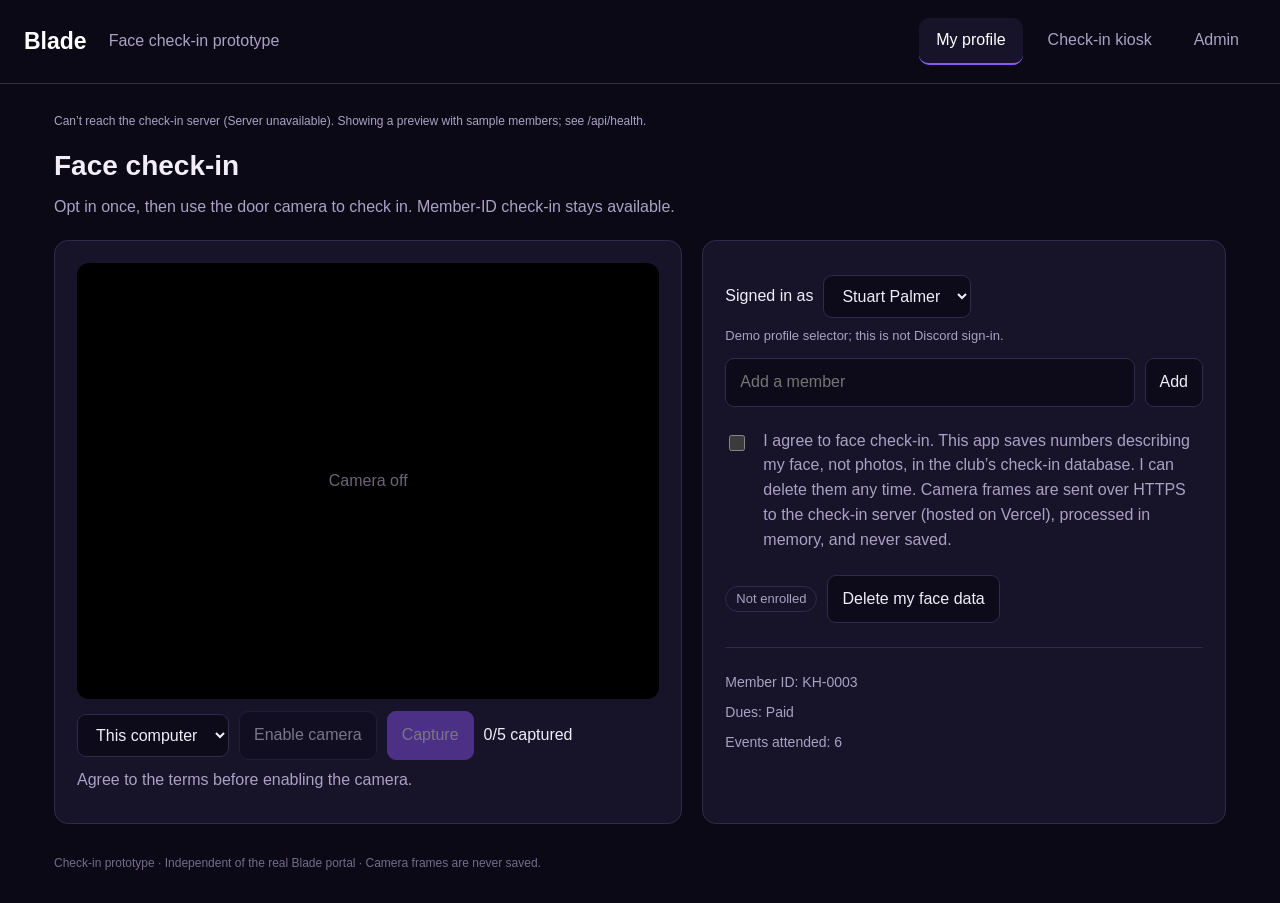
==== public/index.html @ 7250946b "Run the check-in app on Vercel with Neon Vercel returned 404 because it found no web app to run: ser" ====
<!doctype html><html lang="en"><head><meta charset="utf-8"><meta name="viewport" content="width=device-width,initial-scale=1"><title>Blade — Face check-in</title><link rel="stylesheet" href="app.css"></head><body><header><a class="brand" href="#profile">Blade</a><span class="tagline">Face check-in prototype</span><nav aria-label="Main navigation"><a href="#profile">My profile</a><a href="#kiosk">Check-in kiosk</a><a href="#admin">Admin</a></nav></header><main><div id="connection" class="connection" role="status">Connecting to the check-in server…</div><section id="profile" class="view"><h1>Face check-in</h1><p class="intro">Opt in once, then use the door camera to check in. Member-ID check-in stays available.</p><div class="profile-grid"><article class="card camera-card"><div class="camera-wrap"><video id="profile-video" playsinline muted></video><img id="profile-remote" alt="Paired iPhone enrollment preview" hidden><span class="camera-placeholder" id="profile-placeholder">Camera off</span></div><div class="controls"><select id="profile-source" aria-label="Enrollment camera"><option value="computer">This computer</option></select><button id="profile-start">Enable camera</button><button class="primary" id="capture" disabled>Capture</button><span id="capture-count">0/5 captured</span></div><p id="profile-message" class="muted" role="status">Agree to the terms before enabling the camera.</p></article><article class="card"><div class="controls"><label for="member">Signed in as</label><select id="member"></select></div><p class="small muted">Demo profile selector; this is not Discord sign-in.</p><form id="add-form" class="controls"><input id="new-member" aria-label="New member name" placeholder="Add a member" maxlength="80" required><button>Add</button></form><label class="consent"><input type="checkbox" id="consent"><span>I agree to face check-in. This app saves numbers describing my face, not photos, in the club’s check-in database. I can delete them any time. Camera frames are sent over HTTPS to the check-in server (hosted on Vercel), processed in memory, and never saved.</span></label><div class="controls"><span id="enrollment" class="pill">Not enrolled</span><button id="delete-my-face">Delete my face data</button></div><div class="profile-summary"><p id="profile-id"></p><p id="profile-dues"></p><p id="profile-events"></p></div><div id="profile-feedback" class="feedback" role="status"></div></article></div></section><section id="kiosk" class="view" hidden><h1>Check-in kiosk</h1><p class="intro">Only members who opted in and captured five samples can be recognized.</p><article class="card"><div class="camera-wrap kiosk-camera" id="kiosk-wrap"><video id="kiosk-video" playsinline muted hidden></video><img id="remote-preview" alt="Paired iPhone camera preview" hidden><div id="kiosk-result" class="result-overlay"><span id="kiosk-symbol">—</span><p id="kiosk-result-label">Ready for check-in</p></div></div><div class="controls"><label for="source">Camera</label><select id="source"><option value="computer">This computer</option><option value="phone">Paired iPhone</option></select><button id="kiosk-start" class="primary">Start kiosk</button><button id="kiosk-stop" disabled>Stop</button><a href="guest.html" target="_blank" rel="noopener">Attendee screen ↗</a></div><div class="controls options"><label for="threshold">Match strictness</label><input id="threshold" type="range" min="0.10" max="0.60" step="0.01" value="0.30"><output id="threshold-value">0.30</output><label><input id="liveness" type="checkbox"> Require liveness</label><label><input id="hide-preview" type="checkbox"> Hide camera preview</label></div><p class="small muted">Lower distance is stricter. Liveness uses DeepFace’s anti-spoofing model; it is not a guarantee against impersonation.</p><p id="kiosk-message" class="feedback" role="status">Start the kiosk to begin recognition.</p><div class="divider"></div><div class="controls"><label for="event">Event</label><select id="event"></select></div><form id="manual-form" class="controls"><label for="manual-id">QR / member-ID option</label><input id="manual-id" placeholder="KH-0003 or member ID" required><button>Check in</button><button type="button" id="scan-qr">Scan QR</button></form><p id="manual-message" class="small muted" role="status">Typed member IDs work without face enrollment. QR scanning uses browser support when available.</p></article></section><section id="admin" class="view" hidden><div class="heading-row"><h1>Live check-ins</h1><a href="guest.html" target="_blank" rel="noopener">Open attendee screen ↗</a></div><article class="card live-card" aria-live="polite"><span id="admin-symbol" class="result-icon">—</span><div><h2 id="admin-title">Waiting for a face</h2><p id="admin-member-id"></p><p id="admin-dues"></p><p id="admin-method" class="muted small"></p><p id="admin-error" class="error small"></p></div></article><h2 class="section-title">Members</h2><p class="muted narrow">Manage dues, attendance, and face check-in. Initial event counts are sample history; new check-ins are saved in the check-in database.</p><article class="card table-card"><div class="table-scroll"><table><thead><tr><th>Name</th><th>Member ID</th><th>Dues</th><th>Events attended</th><th>Face check-in</th><th><span class="sr-only">Actions</span></th></tr></thead><tbody id="members-table"></tbody></table></div></article><h2 class="section-title">Recent check-ins</h2><article class="card"><div id="recent" class="recent"></div></article><button id="reset" class="danger reset">Reset attendance</button><p class="small muted">Reset clears recorded attendance and recent results; it preserves members and enrolled faces.</p></section><footer>Check-in prototype · Independent of the real Blade portal · Camera frames are never saved.</footer></main><script src="app.js"></script></body></html>
---- public/app.css ----
:root{color-scheme:dark;--bg:#0c0916;--panel:#171329;--border:#33284e;--text:#f1eef9;--muted:#aaa2c5;--accent:#8b55f7;--green:#24d7ad;--red:#ff6a7b}*{box-sizing:border-box}body{margin:0;background:var(--bg);color:var(--text);font:16px/1.55 Arial,sans-serif}header{display:flex;align-items:center;gap:22px;padding:18px 24px;border-bottom:1px solid var(--border)}a{color:var(--muted);text-decoration:none}a:hover{color:white}.brand{font-size:23px;font-weight:750;color:white}.tagline{color:var(--muted)}nav{display:flex;gap:8px;margin-left:auto}nav a{padding:10px 17px;border-radius:10px}nav a.active{background:var(--panel);color:white;border-bottom:2px solid var(--accent)}main{max-width:1220px;margin:28px auto;padding:0 24px}h1{font-size:28px;line-height:1.3;margin:0 0 10px}h2{font-size:22px;margin:0 0 3px}p{margin:8px 0}.intro{max-width:740px;color:var(--muted);margin-bottom:20px}.connection{font-size:12px;color:var(--muted);margin-bottom:18px}.card{background:var(--panel);border:1px solid var(--border);border-radius:14px;padding:22px}.profile-grid{display:grid;grid-template-columns:1.2fr 1fr;gap:20px}.camera-wrap{position:relative;aspect-ratio:4/3;background:#000;border-radius:12px;overflow:hidden;display:grid;place-items:center}.camera-wrap video,.camera-wrap img{width:100%;height:100%;object-fit:contain}.camera-placeholder{position:absolute;color:#6b6478}.controls{display:flex;align-items:center;gap:10px;flex-wrap:wrap;margin-top:12px}button,input,select{font:inherit}button,select,input[type=text],input:not([type]){border:1px solid var(--border);border-radius:9px;padding:11px 14px;background:#0d0a19;color:var(--text)}button{cursor:pointer;transition:background .15s}button:hover{background:#29213d}button.primary{background:var(--accent);border-color:var(--accent)}button:disabled{opacity:.45;cursor:not-allowed}.danger{color:#ffa6b1}input:focus-visible,button:focus-visible,a:focus-visible,select:focus-visible{outline:2px solid #b28aff;outline-offset:3px}input[type=checkbox]{accent-color:var(--accent);width:16px;height:16px;margin-right:6px}input[type=range]{accent-color:#a884fa;width:150px}#new-member{min-width:130px;flex:1}select{max-width:100%}.consent{display:flex;gap:12px;align-items:flex-start;color:var(--muted);margin:22px 0}.consent input{flex:none;margin-top:6px}.pill{display:inline-block;border:1px solid var(--border);border-radius:25px;padding:2px 10px;font-size:13px;color:var(--muted)}.pill.green{border-color:#176e61;color:var(--green)}.pill.red{border-color:#773547;color:var(--red)}.small{font-size:13px}.muted{color:var(--muted)}.error{color:var(--red)}.feedback{min-height:24px;margin-top:12px;color:var(--muted)}.profile-summary{margin-top:24px;border-top:1px solid var(--border);padding-top:16px;color:var(--muted);font-size:14px}.kiosk-camera{aspect-ratio:16/10}.result-overlay{position:absolute;inset:0;display:flex;align-items:center;justify-content:center;flex-direction:column;background:#0005}.result-overlay span{font-size:100px;font-weight:bold;line-height:1.1}.result-overlay p{color:white}.kiosk-camera.preview-hidden video,.kiosk-camera.preview-hidden img{visibility:hidden}.options{margin-top:18px}.divider{border-top:1px solid var(--border);margin:18px 0}.heading-row{display:flex;justify-content:space-between;align-items:center;gap:16px}.live-card{display:flex;align-items:center;gap:20px;min-height:145px}.result-icon{display:grid;place-items:center;width:80px;height:80px;border-radius:13px;background:#213339;border:1px solid var(--border);font-size:48px;flex:none}.live-card p{margin:0}.section-title{margin-top:28px;margin-bottom:8px}.narrow{max-width:670px;margin-bottom:18px}.table-card{padding:16px}.table-scroll{overflow:auto}table{border-collapse:collapse;width:100%;font-size:14px;white-space:nowrap}th{text-align:left;color:var(--muted);font-size:13px}th,td{padding:12px 9px;border-bottom:1px solid var(--border)}td button{padding:6px 12px;font-size:13px}.recent{max-height:250px;overflow:auto;color:var(--muted);font-size:14px}.log{padding:12px 0;border-bottom:1px solid var(--border)}.reset{margin-top:12px}footer{color:#746c8b;font-size:12px;margin:30px 0}[hidden]{display:none!important}.sr-only{position:absolute;width:1px;height:1px;overflow:hidden;clip:rect(0,0,0,0)}@media(max-width:760px){header{flex-wrap:wrap;padding:14px 16px;gap:12px}.tagline{font-size:13px}nav{width:100%;margin-left:0;justify-content:space-between}nav a{padding:8px}.profile-grid{grid-template-columns:1fr}main{padding:0 16px}.card{padding:16px}h1{font-size:25px}.heading-row{align-items:flex-start;flex-direction:column}.result-overlay span{font-size:75px}}
#kiosk,#admin{max-width:980px;margin-inline:auto}
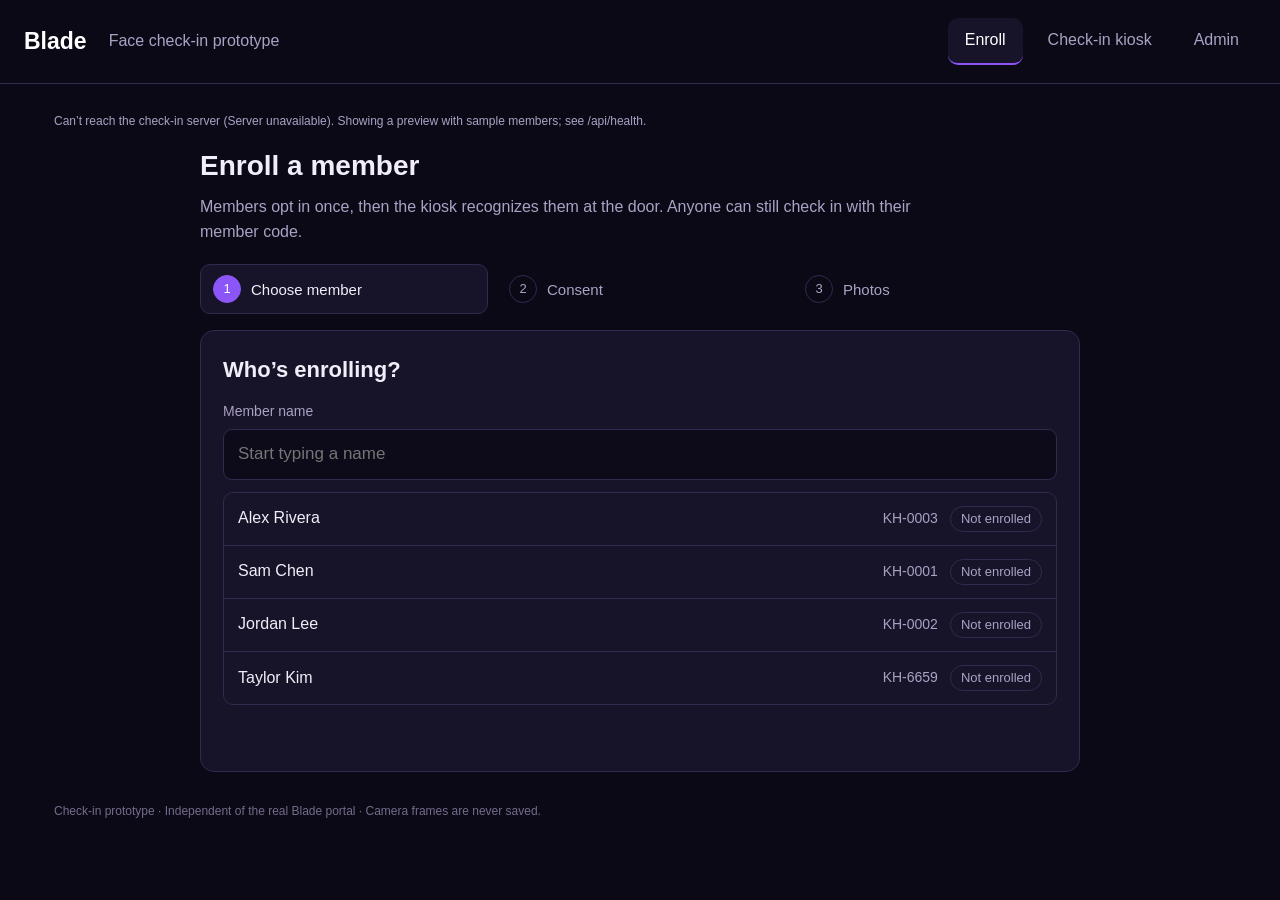
==== commit 0f7abd0f: "Simpler enrollment, member removal, and event creation - Replace the "My profile" page with a guided" ====
--- a/public/index.html
+++ b/public/index.html
@@ -1 +1,208 @@
-<!doctype html><html lang="en"><head><meta charset="utf-8"><meta name="viewport" content="width=device-width,initial-scale=1"><title>Blade — Face check-in</title><link rel="stylesheet" href="app.css"></head><body><header><a class="brand" href="#profile">Blade</a><span class="tagline">Face check-in prototype</span><nav aria-label="Main navigation"><a href="#profile">My profile</a><a href="#kiosk">Check-in kiosk</a><a href="#admin">Admin</a></nav></header><main><div id="connection" class="connection" role="status">Connecting to the check-in server…</div><section id="profile" class="view"><h1>Face check-in</h1><p class="intro">Opt in once, then use the door camera to check in. Member-ID check-in stays available.</p><div class="profile-grid"><article class="card camera-card"><div class="camera-wrap"><video id="profile-video" playsinline muted></video><img id="profile-remote" alt="Paired iPhone enrollment preview" hidden><span class="camera-placeholder" id="profile-placeholder">Camera off</span></div><div class="controls"><select id="profile-source" aria-label="Enrollment camera"><option value="computer">This computer</option></select><button id="profile-start">Enable camera</button><button class="primary" id="capture" disabled>Capture</button><span id="capture-count">0/5 captured</span></div><p id="profile-message" class="muted" role="status">Agree to the terms before enabling the camera.</p></article><article class="card"><div class="controls"><label for="member">Signed in as</label><select id="member"></select></div><p class="small muted">Demo profile selector; this is not Discord sign-in.</p><form id="add-form" class="controls"><input id="new-member" aria-label="New member name" placeholder="Add a member" maxlength="80" required><button>Add</button></form><label class="consent"><input type="checkbox" id="consent"><span>I agree to face check-in. This app saves numbers describing my face, not photos, in the club’s check-in database. I can delete them any time. Camera frames are sent over HTTPS to the check-in server (hosted on Vercel), processed in memory, and never saved.</span></label><div class="controls"><span id="enrollment" class="pill">Not enrolled</span><button id="delete-my-face">Delete my face data</button></div><div class="profile-summary"><p id="profile-id"></p><p id="profile-dues"></p><p id="profile-events"></p></div><div id="profile-feedback" class="feedback" role="status"></div></article></div></section><section id="kiosk" class="view" hidden><h1>Check-in kiosk</h1><p class="intro">Only members who opted in and captured five samples can be recognized.</p><article class="card"><div class="camera-wrap kiosk-camera" id="kiosk-wrap"><video id="kiosk-video" playsinline muted hidden></video><img id="remote-preview" alt="Paired iPhone camera preview" hidden><div id="kiosk-result" class="result-overlay"><span id="kiosk-symbol">—</span><p id="kiosk-result-label">Ready for check-in</p></div></div><div class="controls"><label for="source">Camera</label><select id="source"><option value="computer">This computer</option><option value="phone">Paired iPhone</option></select><button id="kiosk-start" class="primary">Start kiosk</button><button id="kiosk-stop" disabled>Stop</button><a href="guest.html" target="_blank" rel="noopener">Attendee screen ↗</a></div><div class="controls options"><label for="threshold">Match strictness</label><input id="threshold" type="range" min="0.10" max="0.60" step="0.01" value="0.30"><output id="threshold-value">0.30</output><label><input id="liveness" type="checkbox"> Require liveness</label><label><input id="hide-preview" type="checkbox"> Hide camera preview</label></div><p class="small muted">Lower distance is stricter. Liveness uses DeepFace’s anti-spoofing model; it is not a guarantee against impersonation.</p><p id="kiosk-message" class="feedback" role="status">Start the kiosk to begin recognition.</p><div class="divider"></div><div class="controls"><label for="event">Event</label><select id="event"></select></div><form id="manual-form" class="controls"><label for="manual-id">QR / member-ID option</label><input id="manual-id" placeholder="KH-0003 or member ID" required><button>Check in</button><button type="button" id="scan-qr">Scan QR</button></form><p id="manual-message" class="small muted" role="status">Typed member IDs work without face enrollment. QR scanning uses browser support when available.</p></article></section><section id="admin" class="view" hidden><div class="heading-row"><h1>Live check-ins</h1><a href="guest.html" target="_blank" rel="noopener">Open attendee screen ↗</a></div><article class="card live-card" aria-live="polite"><span id="admin-symbol" class="result-icon">—</span><div><h2 id="admin-title">Waiting for a face</h2><p id="admin-member-id"></p><p id="admin-dues"></p><p id="admin-method" class="muted small"></p><p id="admin-error" class="error small"></p></div></article><h2 class="section-title">Members</h2><p class="muted narrow">Manage dues, attendance, and face check-in. Initial event counts are sample history; new check-ins are saved in the check-in database.</p><article class="card table-card"><div class="table-scroll"><table><thead><tr><th>Name</th><th>Member ID</th><th>Dues</th><th>Events attended</th><th>Face check-in</th><th><span class="sr-only">Actions</span></th></tr></thead><tbody id="members-table"></tbody></table></div></article><h2 class="section-title">Recent check-ins</h2><article class="card"><div id="recent" class="recent"></div></article><button id="reset" class="danger reset">Reset attendance</button><p class="small muted">Reset clears recorded attendance and recent results; it preserves members and enrolled faces.</p></section><footer>Check-in prototype · Independent of the real Blade portal · Camera frames are never saved.</footer></main><script src="app.js"></script></body></html>
+<!doctype html>
+<html lang="en">
+<head>
+<meta charset="utf-8">
+<meta name="viewport" content="width=device-width,initial-scale=1">
+<title>Blade — Face check-in</title>
+<link rel="stylesheet" href="app.css">
+</head>
+<body>
+<header>
+  <a class="brand" href="#enroll">Blade</a>
+  <span class="tagline">Face check-in prototype</span>
+  <nav aria-label="Main navigation">
+    <a href="#enroll">Enroll</a>
+    <a href="#kiosk">Check-in kiosk</a>
+    <a href="#admin">Admin</a>
+  </nav>
+</header>
+<main>
+  <div id="connection" class="connection" role="status">Connecting to the check-in server…</div>
+
+  <section id="enroll" class="view">
+    <h1>Enroll a member</h1>
+    <p class="intro">Members opt in once, then the kiosk recognizes them at the door. Anyone can still check in with their member code.</p>
+
+    <ol class="steps" aria-label="Enrollment steps">
+      <li id="step-label-choose">Choose member</li>
+      <li id="step-label-consent">Consent</li>
+      <li id="step-label-photos">Photos</li>
+    </ol>
+
+    <article class="card enroll-card" id="step-choose">
+      <h2 tabindex="-1">Who’s enrolling?</h2>
+      <label for="member-search" class="field-label">Member name</label>
+      <input id="member-search" type="text" autocomplete="off" placeholder="Start typing a name" maxlength="80">
+      <div id="member-results" class="member-results"></div>
+      <p id="choose-message" class="feedback" role="status"></p>
+    </article>
+
+    <article class="card enroll-card" id="step-consent" hidden>
+      <h2 tabindex="-1" id="consent-title">Ask the member to read this</h2>
+      <div class="consent-box">
+        <p>Face check-in lets the door camera recognize you, so you don’t have to sign in by hand.</p>
+        <ul>
+          <li>The app saves numbers that describe your face, not photos, in the club’s check-in database.</li>
+          <li>Camera frames go over HTTPS to the check-in server (hosted on Vercel), are processed in memory, and are never saved.</li>
+          <li>You can ask an organizer to delete your face data at any time. Your attendance history stays.</li>
+        </ul>
+      </div>
+      <div class="actions">
+        <button class="primary" id="consent-agree">I agree</button>
+        <button id="consent-cancel">Choose someone else</button>
+      </div>
+      <p id="consent-message" class="feedback" role="status"></p>
+    </article>
+
+    <article class="card enroll-card" id="step-enrolled" hidden>
+      <h2 tabindex="-1" id="enrolled-title">Already enrolled</h2>
+      <p id="enrolled-text" class="muted"></p>
+      <div class="actions">
+        <button class="primary" id="enrolled-more">Take more photos</button>
+        <button class="danger" id="enrolled-delete">Delete face data</button>
+        <button id="enrolled-back">Choose someone else</button>
+      </div>
+      <p id="enrolled-message" class="feedback" role="status"></p>
+    </article>
+
+    <article class="card enroll-card capture-step" id="step-capture" hidden>
+      <div class="camera-wrap">
+        <video id="enroll-video" playsinline muted></video>
+        <div class="face-guide" aria-hidden="true"></div>
+        <span class="camera-placeholder" id="enroll-placeholder">Starting camera…</span>
+      </div>
+      <div class="capture-panel">
+        <h2 tabindex="-1" id="capture-title">Photos</h2>
+        <ol class="shot-dots" id="shot-dots" aria-label="Photos taken"></ol>
+        <p class="shot-prompt" id="shot-prompt">Look straight at the camera</p>
+        <button class="primary big" id="capture" disabled>Take photo</button>
+        <p class="small muted">Or press the space bar.</p>
+        <p id="capture-message" class="feedback" role="status"></p>
+        <div class="capture-extra">
+          <button class="link-button" id="camera-retry" hidden>Try the camera again</button>
+          <button class="link-button" id="capture-back">Choose someone else</button>
+        </div>
+      </div>
+    </article>
+
+    <article class="card enroll-card done-step" id="step-done" hidden>
+      <span class="done-mark" aria-hidden="true">✓</span>
+      <h2 tabindex="-1" id="done-title">Enrolled</h2>
+      <p class="muted">They can check in at the kiosk now.</p>
+      <div class="actions">
+        <button class="primary" id="done-another">Enroll another member</button>
+        <a class="button-link" href="#kiosk">Go to the kiosk</a>
+      </div>
+    </article>
+  </section>
+
+  <section id="kiosk" class="view" hidden>
+    <h1>Check-in kiosk</h1>
+    <p class="intro">Only members who opted in and took five photos can be recognized.</p>
+    <article class="card">
+      <div class="camera-wrap kiosk-camera" id="kiosk-wrap">
+        <video id="kiosk-video" playsinline muted hidden></video>
+        <img id="remote-preview" alt="Paired iPhone camera preview" hidden>
+        <div id="kiosk-result" class="result-overlay">
+          <span id="kiosk-symbol">—</span>
+          <p id="kiosk-result-label">Ready for check-in</p>
+        </div>
+      </div>
+      <div class="controls">
+        <label for="source">Camera</label>
+        <select id="source">
+          <option value="computer">This computer</option>
+          <option value="phone">Paired iPhone</option>
+        </select>
+        <button id="kiosk-start" class="primary">Start kiosk</button>
+        <button id="kiosk-stop" disabled>Stop</button>
+        <a href="guest.html" target="_blank" rel="noopener">Attendee screen ↗</a>
+      </div>
+      <div class="controls options">
+        <label for="threshold">Match strictness</label>
+        <input id="threshold" type="range" min="0.10" max="0.60" step="0.01" value="0.30">
+        <output id="threshold-value">0.30</output>
+        <label><input id="liveness" type="checkbox"> Require liveness</label>
+        <label><input id="hide-preview" type="checkbox"> Hide camera preview</label>
+      </div>
+      <p class="small muted">Lower distance is stricter. Liveness uses DeepFace’s anti-spoofing model; it is not a guarantee against impersonation.</p>
+      <p id="kiosk-message" class="feedback" role="status">Start the kiosk to begin recognition.</p>
+      <div class="divider"></div>
+      <div class="controls">
+        <label for="event">Event</label>
+        <select id="event"></select>
+      </div>
+      <form id="manual-form" class="controls">
+        <label for="manual-id">QR / member-ID option</label>
+        <input id="manual-id" placeholder="KH-0003 or member ID" required>
+        <button>Check in</button>
+        <button type="button" id="scan-qr">Scan QR</button>
+      </form>
+      <p id="manual-message" class="small muted" role="status">Typed member IDs work without face enrollment. QR scanning uses browser support when available.</p>
+    </article>
+  </section>
+
+  <section id="admin" class="view" hidden>
+    <div class="heading-row">
+      <h1>Live check-ins</h1>
+      <a href="guest.html" target="_blank" rel="noopener">Open attendee screen ↗</a>
+    </div>
+    <article class="card live-card" aria-live="polite">
+      <span id="admin-symbol" class="result-icon">—</span>
+      <div>
+        <h2 id="admin-title">Waiting for a face</h2>
+        <p id="admin-member-id"></p>
+        <p id="admin-dues"></p>
+        <p id="admin-method" class="muted small"></p>
+        <p id="admin-error" class="error small"></p>
+      </div>
+    </article>
+
+    <h2 class="section-title">Members</h2>
+    <p class="muted narrow">Manage dues, attendance, and face check-in. Initial event counts are sample history; new check-ins are saved in the check-in database.</p>
+    <article class="card table-card">
+      <div class="table-scroll">
+        <table>
+          <thead><tr><th>Name</th><th>Member ID</th><th>Dues</th><th>Events attended</th><th>Face check-in</th><th><span class="sr-only">Actions</span></th></tr></thead>
+          <tbody id="members-table"></tbody>
+        </table>
+      </div>
+    </article>
+
+    <h2 class="section-title">Events</h2>
+    <p class="muted narrow">Events appear in the kiosk’s event list. You can delete an event until someone checks in to it.</p>
+    <article class="card table-card">
+      <div class="table-scroll">
+        <table>
+          <thead><tr><th>Event</th><th>Date</th><th>Location</th><th>Points</th><th>Who can check in</th><th>Check-ins</th><th><span class="sr-only">Actions</span></th></tr></thead>
+          <tbody id="events-table"></tbody>
+        </table>
+      </div>
+      <form id="event-form" class="event-form">
+        <h3>New event</h3>
+        <div class="event-fields">
+          <label class="field wide">Name<input id="event-name" required maxlength="100"></label>
+          <label class="field">Date<input id="event-date" type="date" required></label>
+          <label class="field">Start time<input id="event-time" type="time"></label>
+          <label class="field">Location<input id="event-location" maxlength="80"></label>
+          <label class="field narrow-field">Points<input id="event-points" type="number" min="0" max="1000" step="1" value="10" required></label>
+        </div>
+        <div class="controls">
+          <label><input id="event-dues" type="checkbox"> Paid members only</label>
+          <button class="primary">Create event</button>
+        </div>
+        <p id="event-message" class="feedback" role="status"></p>
+      </form>
+    </article>
+
+    <h2 class="section-title">Recent check-ins</h2>
+    <article class="card"><div id="recent" class="recent"></div></article>
+    <button id="reset" class="danger reset">Reset attendance</button>
+    <p class="small muted">Reset clears recorded attendance and recent results; it preserves members and enrolled faces.</p>
+  </section>
+
+  <footer>Check-in prototype · Independent of the real Blade portal · Camera frames are never saved.</footer>
+</main>
+<script src="app.js"></script>
+</body>
+</html>
--- a/public/app.css
+++ b/public/app.css
@@ -1,2 +1,62 @@
-:root{color-scheme:dark;--bg:#0c0916;--panel:#171329;--border:#33284e;--text:#f1eef9;--muted:#aaa2c5;--accent:#8b55f7;--green:#24d7ad;--red:#ff6a7b}*{box-sizing:border-box}body{margin:0;background:var(--bg);color:var(--text);font:16px/1.55 Arial,sans-serif}header{display:flex;align-items:center;gap:22px;padding:18px 24px;border-bottom:1px solid var(--border)}a{color:var(--muted);text-decoration:none}a:hover{color:white}.brand{font-size:23px;font-weight:750;color:white}.tagline{color:var(--muted)}nav{display:flex;gap:8px;margin-left:auto}nav a{padding:10px 17px;border-radius:10px}nav a.active{background:var(--panel);color:white;border-bottom:2px solid var(--accent)}main{max-width:1220px;margin:28px auto;padding:0 24px}h1{font-size:28px;line-height:1.3;margin:0 0 10px}h2{font-size:22px;margin:0 0 3px}p{margin:8px 0}.intro{max-width:740px;color:var(--muted);margin-bottom:20px}.connection{font-size:12px;color:var(--muted);margin-bottom:18px}.card{background:var(--panel);border:1px solid var(--border);border-radius:14px;padding:22px}.profile-grid{display:grid;grid-template-columns:1.2fr 1fr;gap:20px}.camera-wrap{position:relative;aspect-ratio:4/3;background:#000;border-radius:12px;overflow:hidden;display:grid;place-items:center}.camera-wrap video,.camera-wrap img{width:100%;height:100%;object-fit:contain}.camera-placeholder{position:absolute;color:#6b6478}.controls{display:flex;align-items:center;gap:10px;flex-wrap:wrap;margin-top:12px}button,input,select{font:inherit}button,select,input[type=text],input:not([type]){border:1px solid var(--border);border-radius:9px;padding:11px 14px;background:#0d0a19;color:var(--text)}button{cursor:pointer;transition:background .15s}button:hover{background:#29213d}button.primary{background:var(--accent);border-color:var(--accent)}button:disabled{opacity:.45;cursor:not-allowed}.danger{color:#ffa6b1}input:focus-visible,button:focus-visible,a:focus-visible,select:focus-visible{outline:2px solid #b28aff;outline-offset:3px}input[type=checkbox]{accent-color:var(--accent);width:16px;height:16px;margin-right:6px}input[type=range]{accent-color:#a884fa;width:150px}#new-member{min-width:130px;flex:1}select{max-width:100%}.consent{display:flex;gap:12px;align-items:flex-start;color:var(--muted);margin:22px 0}.consent input{flex:none;margin-top:6px}.pill{display:inline-block;border:1px solid var(--border);border-radius:25px;padding:2px 10px;font-size:13px;color:var(--muted)}.pill.green{border-color:#176e61;color:var(--green)}.pill.red{border-color:#773547;color:var(--red)}.small{font-size:13px}.muted{color:var(--muted)}.error{color:var(--red)}.feedback{min-height:24px;margin-top:12px;color:var(--muted)}.profile-summary{margin-top:24px;border-top:1px solid var(--border);padding-top:16px;color:var(--muted);font-size:14px}.kiosk-camera{aspect-ratio:16/10}.result-overlay{position:absolute;inset:0;display:flex;align-items:center;justify-content:center;flex-direction:column;background:#0005}.result-overlay span{font-size:100px;font-weight:bold;line-height:1.1}.result-overlay p{color:white}.kiosk-camera.preview-hidden video,.kiosk-camera.preview-hidden img{visibility:hidden}.options{margin-top:18px}.divider{border-top:1px solid var(--border);margin:18px 0}.heading-row{display:flex;justify-content:space-between;align-items:center;gap:16px}.live-card{display:flex;align-items:center;gap:20px;min-height:145px}.result-icon{display:grid;place-items:center;width:80px;height:80px;border-radius:13px;background:#213339;border:1px solid var(--border);font-size:48px;flex:none}.live-card p{margin:0}.section-title{margin-top:28px;margin-bottom:8px}.narrow{max-width:670px;margin-bottom:18px}.table-card{padding:16px}.table-scroll{overflow:auto}table{border-collapse:collapse;width:100%;font-size:14px;white-space:nowrap}th{text-align:left;color:var(--muted);font-size:13px}th,td{padding:12px 9px;border-bottom:1px solid var(--border)}td button{padding:6px 12px;font-size:13px}.recent{max-height:250px;overflow:auto;color:var(--muted);font-size:14px}.log{padding:12px 0;border-bottom:1px solid var(--border)}.reset{margin-top:12px}footer{color:#746c8b;font-size:12px;margin:30px 0}[hidden]{display:none!important}.sr-only{position:absolute;width:1px;height:1px;overflow:hidden;clip:rect(0,0,0,0)}@media(max-width:760px){header{flex-wrap:wrap;padding:14px 16px;gap:12px}.tagline{font-size:13px}nav{width:100%;margin-left:0;justify-content:space-between}nav a{padding:8px}.profile-grid{grid-template-columns:1fr}main{padding:0 16px}.card{padding:16px}h1{font-size:25px}.heading-row{align-items:flex-start;flex-direction:column}.result-overlay span{font-size:75px}}
+:root{color-scheme:dark;--bg:#0c0916;--panel:#171329;--border:#33284e;--text:#f1eef9;--muted:#aaa2c5;--accent:#8b55f7;--green:#24d7ad;--red:#ff6a7b}*{box-sizing:border-box}body{margin:0;background:var(--bg);color:var(--text);font:16px/1.55 Arial,sans-serif}header{display:flex;align-items:center;gap:22px;padding:18px 24px;border-bottom:1px solid var(--border)}a{color:var(--muted);text-decoration:none}a:hover{color:white}.brand{font-size:23px;font-weight:750;color:white}.tagline{color:var(--muted)}nav{display:flex;gap:8px;margin-left:auto}nav a{padding:10px 17px;border-radius:10px}nav a.active{background:var(--panel);color:white;border-bottom:2px solid var(--accent)}main{max-width:1220px;margin:28px auto;padding:0 24px}h1{font-size:28px;line-height:1.3;margin:0 0 10px}h2{font-size:22px;margin:0 0 3px}p{margin:8px 0}.intro{max-width:740px;color:var(--muted);margin-bottom:20px}.connection{font-size:12px;color:var(--muted);margin-bottom:18px}.card{background:var(--panel);border:1px solid var(--border);border-radius:14px;padding:22px}.camera-wrap{position:relative;aspect-ratio:4/3;background:#000;border-radius:12px;overflow:hidden;display:grid;place-items:center}.camera-wrap video,.camera-wrap img{width:100%;height:100%;object-fit:contain}.camera-placeholder{position:absolute;color:#6b6478}.controls{display:flex;align-items:center;gap:10px;flex-wrap:wrap;margin-top:12px}button,input,select{font:inherit}button,select,input[type=text],input[type=date],input[type=time],input[type=number],input:not([type]){border:1px solid var(--border);border-radius:9px;padding:11px 14px;background:#0d0a19;color:var(--text)}button{cursor:pointer;transition:background .15s}button:hover{background:#29213d}button.primary{background:var(--accent);border-color:var(--accent)}button:disabled{opacity:.45;cursor:not-allowed}.danger{color:#ffa6b1}input:focus-visible,button:focus-visible,a:focus-visible,select:focus-visible{outline:2px solid #b28aff;outline-offset:3px}input[type=checkbox]{accent-color:var(--accent);width:16px;height:16px;margin-right:6px}input[type=range]{accent-color:#a884fa;width:150px}select{max-width:100%}.pill{display:inline-block;border:1px solid var(--border);border-radius:25px;padding:2px 10px;font-size:13px;color:var(--muted)}.pill.green{border-color:#176e61;color:var(--green)}.pill.red{border-color:#773547;color:var(--red)}.small{font-size:13px}.muted{color:var(--muted)}.error{color:var(--red)}.feedback{min-height:24px;margin-top:12px;color:var(--muted)}.kiosk-camera{aspect-ratio:16/10}.result-overlay{position:absolute;inset:0;display:flex;align-items:center;justify-content:center;flex-direction:column;background:#0005}.result-overlay span{font-size:100px;font-weight:bold;line-height:1.1}.result-overlay p{color:white}.kiosk-camera.preview-hidden video,.kiosk-camera.preview-hidden img{visibility:hidden}.options{margin-top:18px}.divider{border-top:1px solid var(--border);margin:18px 0}.heading-row{display:flex;justify-content:space-between;align-items:center;gap:16px}.live-card{display:flex;align-items:center;gap:20px;min-height:145px}.result-icon{display:grid;place-items:center;width:80px;height:80px;border-radius:13px;background:#213339;border:1px solid var(--border);font-size:48px;flex:none}.live-card p{margin:0}.section-title{margin-top:28px;margin-bottom:8px}.narrow{max-width:670px;margin-bottom:18px}.table-card{padding:16px}.table-scroll{overflow:auto}table{border-collapse:collapse;width:100%;font-size:14px;white-space:nowrap}th{text-align:left;color:var(--muted);font-size:13px}th,td{padding:12px 9px;border-bottom:1px solid var(--border)}td button{padding:6px 12px;font-size:13px}.recent{max-height:250px;overflow:auto;color:var(--muted);font-size:14px}.log{padding:12px 0;border-bottom:1px solid var(--border)}.reset{margin-top:12px}footer{color:#746c8b;font-size:12px;margin:30px 0}[hidden]{display:none!important}.sr-only{position:absolute;width:1px;height:1px;overflow:hidden;clip:rect(0,0,0,0)}@media(max-width:760px){header{flex-wrap:wrap;padding:14px 16px;gap:12px}.tagline{font-size:13px}nav{width:100%;margin-left:0;justify-content:space-between}nav a{padding:8px}main{padding:0 16px}.card{padding:16px}h1{font-size:25px}.heading-row{align-items:flex-start;flex-direction:column}.result-overlay span{font-size:75px}}
 #kiosk,#admin{max-width:980px;margin-inline:auto}
+#enroll{max-width:880px;margin-inline:auto}
+
+/* ---------- Enroll: three steps, one card at a time ---------- */
+.steps{display:flex;gap:8px;list-style:none;padding:0;margin:0 0 16px;counter-reset:step}
+.steps li{counter-increment:step;flex:1;display:flex;align-items:center;gap:10px;padding:10px 12px;border:1px solid transparent;border-radius:10px;color:var(--muted);font-size:15px}
+.steps li::before{content:counter(step);display:grid;place-items:center;flex:none;width:26px;height:26px;border:1px solid var(--border);border-radius:50%;font-size:13px}
+.steps li[aria-current=step]{color:var(--text);background:var(--panel);border-color:var(--border)}
+.steps li[aria-current=step]::before{background:var(--accent);border-color:var(--accent);color:white}
+.steps li.done{color:var(--text)}
+.steps li.done::before{content:"✓";color:var(--green);border-color:#176e61}
+.enroll-card h2{margin-bottom:14px}
+.enroll-card h2:focus{outline:none}
+.field-label{display:block;margin-bottom:6px;color:var(--muted);font-size:14px}
+#member-search{width:100%;font-size:17px}
+.member-results{margin-top:12px;max-height:340px;overflow:auto;border:1px solid var(--border);border-radius:10px}
+.member-results:empty{display:none}
+.member-results .empty{margin:0;padding:14px;color:var(--muted)}
+.member-row{display:flex;align-items:center;gap:12px;width:100%;padding:13px 14px;border:0;border-bottom:1px solid var(--border);border-radius:0;background:transparent;text-align:left}
+.member-row:last-child{border-bottom:0}
+.member-row:hover,.member-row:focus-visible{background:#221b38}
+.member-row:focus-visible{outline-offset:-2px}
+.member-row .name{flex:1;color:var(--text)}
+.member-row .code{color:var(--muted);font-size:14px}
+.member-row.add .name{color:#c9b0ff}
+.consent-box{max-width:62ch;padding:16px 18px;border:1px solid var(--border);border-radius:10px;background:#0d0a19}
+.consent-box p{margin-top:0}
+.consent-box ul{margin:8px 0 0;padding-left:20px;color:var(--muted)}
+.consent-box li{margin:6px 0}
+.actions{display:flex;flex-wrap:wrap;gap:10px;margin-top:18px}
+.capture-step{display:grid;grid-template-columns:minmax(0,1.5fr) minmax(0,1fr);gap:24px;align-items:start}
+.face-guide{position:absolute;width:40%;aspect-ratio:3/4;border:2px dashed #b28aff80;border-radius:50%;pointer-events:none}
+.shot-dots{display:flex;gap:8px;list-style:none;padding:0;margin:0 0 14px}
+.shot-dots li{width:16px;height:16px;border:2px solid var(--border);border-radius:50%}
+.shot-dots li.taken{background:var(--green);border-color:var(--green)}
+.shot-dots li.current{border-color:var(--accent)}
+.shot-prompt{min-height:2.7em;margin:0 0 18px;font-size:21px;line-height:1.35}
+button.big{width:100%;padding:15px;font-size:18px}
+.capture-extra{display:flex;flex-direction:column;align-items:flex-start;gap:2px;margin-top:4px}
+.link-button{padding:6px 0;border:0;background:none;color:var(--muted);text-decoration:underline;text-underline-offset:3px}
+.link-button:hover{background:none;color:white}
+.done-step{padding:40px 22px;text-align:center}
+.done-mark{display:inline-grid;place-items:center;width:84px;height:84px;margin-bottom:10px;border-radius:50%;background:#123b35;color:var(--green);font-size:46px}
+.done-step .actions{justify-content:center}
+.button-link{display:inline-block;padding:11px 14px;border:1px solid var(--border);border-radius:9px;color:var(--text)}
+.button-link:hover{background:#29213d;color:white}
+/* ---------- Admin: members and events ---------- */
+.row-actions{display:flex;gap:8px;justify-content:flex-end}
+td button.danger{border-color:#773547}
+.event-form{margin-top:8px;padding-top:16px;border-top:1px solid var(--border)}
+.event-form h3{margin:0 0 10px;font-size:17px}
+.event-fields{display:grid;grid-template-columns:2fr 1fr 1fr 1.4fr .7fr;gap:12px}
+.field{display:flex;flex-direction:column;gap:6px;color:var(--muted);font-size:14px}
+.field input{width:100%;min-width:0}
+@media(max-width:760px){
+.steps li{gap:6px;padding:8px;font-size:13px}
+.capture-step{grid-template-columns:1fr}
+.event-fields{grid-template-columns:1fr 1fr}
+.field.wide{grid-column:1/-1}
+}
+@media(prefers-reduced-motion:reduce){*{transition:none!important}}
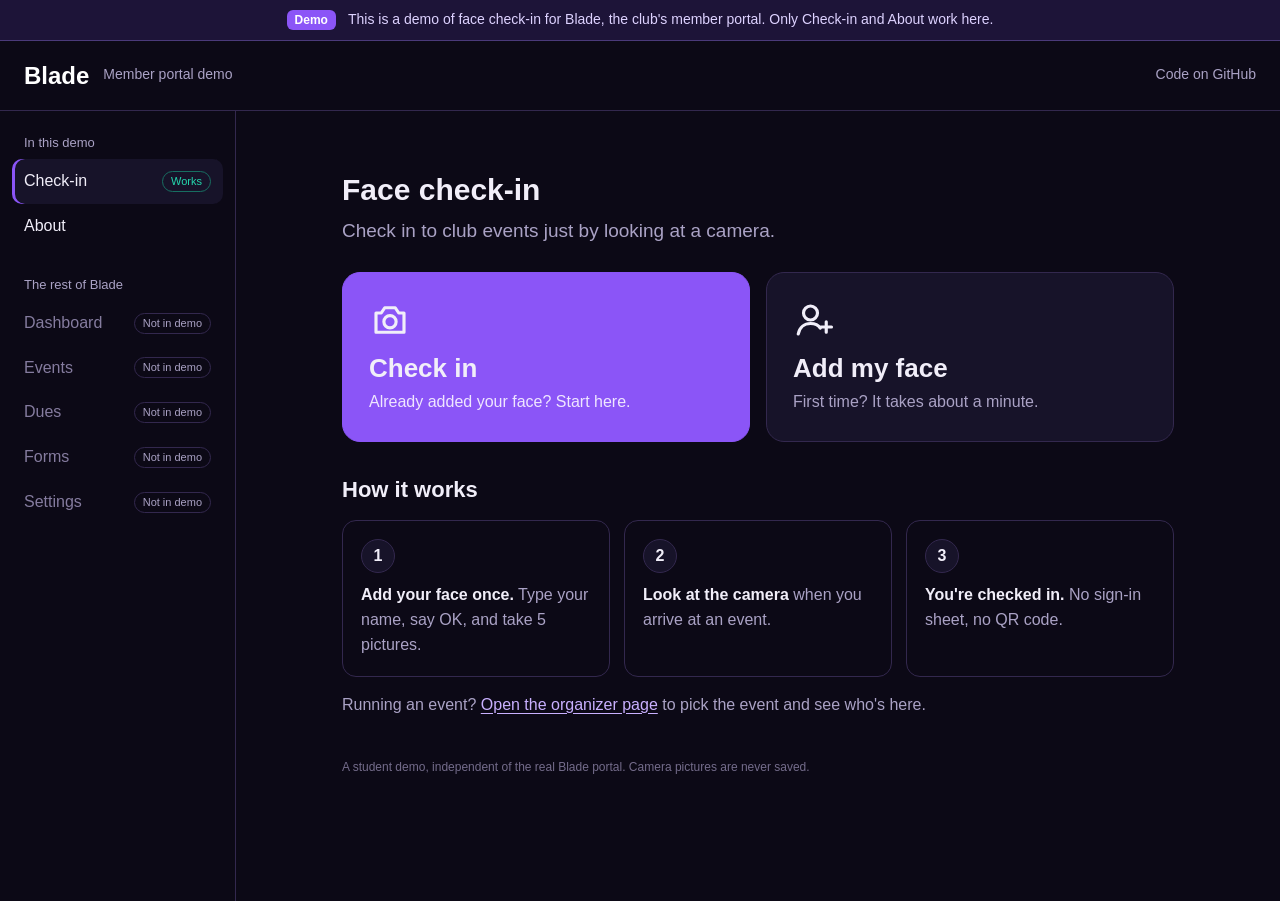
==== commit fa8700f0: "Blade-style homepage, simpler check-in, multi-face, nightly reset - Homepage (index.html) modeled on" ====
--- a/public/index.html
+++ b/public/index.html
@@ -3,206 +3,139 @@
 <head>
 <meta charset="utf-8">
 <meta name="viewport" content="width=device-width,initial-scale=1">
-<title>Blade — Face check-in</title>
+<title>Blade — Face check-in demo</title>
 <link rel="stylesheet" href="app.css">
 </head>
-<body>
-<header>
-  <a class="brand" href="#enroll">Blade</a>
-  <span class="tagline">Face check-in prototype</span>
-  <nav aria-label="Main navigation">
-    <a href="#enroll">Enroll</a>
-    <a href="#kiosk">Check-in kiosk</a>
-    <a href="#admin">Admin</a>
+<body class="home">
+<div class="demo-banner" role="note">
+  <strong>Demo</strong>
+  <span>This is a demo of face check-in for Blade, the club's member portal. Only Check-in and About work here.</span>
+</div>
+<header class="portal-header">
+  <a class="brand" href="#checkin">Blade</a>
+  <span class="tagline">Member portal demo</span>
+  <a class="header-link" href="https://github.com/jace-walker/Bladeless" rel="noopener">Code on GitHub</a>
+</header>
+
+<div class="portal">
+  <nav class="sidebar" aria-label="Blade sections">
+    <div class="side-group">
+      <p class="side-label">In this demo</p>
+      <a class="side-link" href="#checkin" data-view="checkin">Check-in <span class="tag live">Works</span></a>
+      <a class="side-link" href="#about" data-view="about">About</a>
+    </div>
+    <div class="side-group">
+      <p class="side-label">The rest of Blade</p>
+      <a class="side-link placeholder" href="#dashboard" data-view="dashboard">Dashboard <span class="tag">Not in demo</span></a>
+      <a class="side-link placeholder" href="#events" data-view="events">Events <span class="tag">Not in demo</span></a>
+      <a class="side-link placeholder" href="#dues" data-view="dues">Dues <span class="tag">Not in demo</span></a>
+      <a class="side-link placeholder" href="#forms" data-view="forms">Forms <span class="tag">Not in demo</span></a>
+      <a class="side-link placeholder" href="#settings" data-view="settings">Settings <span class="tag">Not in demo</span></a>
+    </div>
   </nav>
-</header>
-<main>
-  <div id="connection" class="connection" role="status">Connecting to the check-in server…</div>
 
-  <section id="enroll" class="view">
-    <h1>Enroll a member</h1>
-    <p class="intro">Members opt in once, then the kiosk recognizes them at the door. Anyone can still check in with their member code.</p>
+  <main class="content">
+    <!-- Check-in: the one working section -->
+    <section id="checkin" class="panel">
+      <h1 tabindex="-1">Face check-in</h1>
+      <p class="lead">Check in to club events just by looking at a camera.</p>
 
-    <ol class="steps" aria-label="Enrollment steps">
-      <li id="step-label-choose">Choose member</li>
-      <li id="step-label-consent">Consent</li>
-      <li id="step-label-photos">Photos</li>
-    </ol>
+      <div class="choices">
+        <a class="choice choice-primary" href="/checkin.html#kiosk">
+          <svg class="choice-icon" viewBox="0 0 24 24" aria-hidden="true"><path d="M4 8h3l2-3h6l2 3h3v11H4z"/><circle cx="12" cy="13" r="3.5"/></svg>
+          <strong>Check in</strong>
+          <span>Already added your face? Start here.</span>
+        </a>
+        <a class="choice" href="/checkin.html#enroll">
+          <svg class="choice-icon" viewBox="0 0 24 24" aria-hidden="true"><circle cx="10" cy="8" r="4"/><path d="M3 20c.8-4 3.6-6 7-6s4.6 1 5.6 2.6M19 13v6M16 16h6"/></svg>
+          <strong>Add my face</strong>
+          <span>First time? It takes about a minute.</span>
+        </a>
+      </div>
 
-    <article class="card enroll-card" id="step-choose">
-      <h2 tabindex="-1">Who’s enrolling?</h2>
-      <label for="member-search" class="field-label">Member name</label>
-      <input id="member-search" type="text" autocomplete="off" placeholder="Start typing a name" maxlength="80">
-      <div id="member-results" class="member-results"></div>
-      <p id="choose-message" class="feedback" role="status"></p>
-    </article>
+      <h2>How it works</h2>
+      <ol class="how">
+        <li><strong>Add your face once.</strong> Type your name, say OK, and take 5 pictures.</li>
+        <li><strong>Look at the camera</strong> when you arrive at an event.</li>
+        <li><strong>You're checked in.</strong> No sign-in sheet, no QR code.</li>
+      </ol>
+      <p class="muted">Running an event? <a class="text-link" href="/checkin.html#admin">Open the organizer page</a> to pick the event and see who's here.</p>
+    </section>
 
-    <article class="card enroll-card" id="step-consent" hidden>
-      <h2 tabindex="-1" id="consent-title">Ask the member to read this</h2>
-      <div class="consent-box">
-        <p>Face check-in lets the door camera recognize you, so you don’t have to sign in by hand.</p>
-        <ul>
-          <li>The app saves numbers that describe your face, not photos, in the club’s check-in database.</li>
-          <li>Camera frames go over HTTPS to the check-in server (hosted on Vercel), are processed in memory, and are never saved.</li>
-          <li>You can ask an organizer to delete your face data at any time. Your attendance history stays.</li>
-        </ul>
-      </div>
-      <div class="actions">
-        <button class="primary" id="consent-agree">I agree</button>
-        <button id="consent-cancel">Choose someone else</button>
-      </div>
-      <p id="consent-message" class="feedback" role="status"></p>
-    </article>
+    <!-- About: a short version of the README -->
+    <section id="about" class="panel" hidden>
+      <h1 tabindex="-1">About this demo</h1>
+      <p class="lead">A hackathon project: members add their face once, then check in to club events by looking at a camera. It's built as a feature for Blade, our club's member portal, but it runs on its own with made-up members.</p>
 
-    <article class="card enroll-card" id="step-enrolled" hidden>
-      <h2 tabindex="-1" id="enrolled-title">Already enrolled</h2>
-      <p id="enrolled-text" class="muted"></p>
-      <div class="actions">
-        <button class="primary" id="enrolled-more">Take more photos</button>
-        <button class="danger" id="enrolled-delete">Delete face data</button>
-        <button id="enrolled-back">Choose someone else</button>
-      </div>
-      <p id="enrolled-message" class="feedback" role="status"></p>
-    </article>
+      <h2>How it works</h2>
+      <ol class="pipeline">
+        <li>The check-in screen takes a snapshot from the camera about twice a second.</li>
+        <li>YuNet, OpenCV's face detector, finds each face near the camera.</li>
+        <li>Facenet512, a neural network, turns each face into 512 numbers. The picture is then thrown away.</li>
+        <li>Neon Postgres, with the pgvector extension, finds the closest saved face. If it's close enough (a distance of 0.30 or less), that member is checked in.</li>
+      </ol>
 
-    <article class="card enroll-card capture-step" id="step-capture" hidden>
-      <div class="camera-wrap">
-        <video id="enroll-video" playsinline muted></video>
-        <div class="face-guide" aria-hidden="true"></div>
-        <span class="camera-placeholder" id="enroll-placeholder">Starting camera…</span>
-      </div>
-      <div class="capture-panel">
-        <h2 tabindex="-1" id="capture-title">Photos</h2>
-        <ol class="shot-dots" id="shot-dots" aria-label="Photos taken"></ol>
-        <p class="shot-prompt" id="shot-prompt">Look straight at the camera</p>
-        <button class="primary big" id="capture" disabled>Take photo</button>
-        <p class="small muted">Or press the space bar.</p>
-        <p id="capture-message" class="feedback" role="status"></p>
-        <div class="capture-extra">
-          <button class="link-button" id="camera-retry" hidden>Try the camera again</button>
-          <button class="link-button" id="capture-back">Choose someone else</button>
-        </div>
-      </div>
-    </article>
+      <h2>Privacy</h2>
+      <ul>
+        <li>Only the numbers are saved, never pictures.</li>
+        <li>Members agree before their face is saved, and can delete it any time.</li>
+        <li data-nightly hidden>This demo deletes everyone's face data every night and goes back to its made-up members.</li>
+      </ul>
 
-    <article class="card enroll-card done-step" id="step-done" hidden>
-      <span class="done-mark" aria-hidden="true">✓</span>
-      <h2 tabindex="-1" id="done-title">Enrolled</h2>
-      <p class="muted">They can check in at the kiosk now.</p>
-      <div class="actions">
-        <button class="primary" id="done-another">Enroll another member</button>
-        <a class="button-link" href="#kiosk">Go to the kiosk</a>
-      </div>
-    </article>
-  </section>
-
-  <section id="kiosk" class="view" hidden>
-    <h1>Check-in kiosk</h1>
-    <p class="intro">Only members who opted in and took five photos can be recognized.</p>
-    <article class="card">
-      <div class="camera-wrap kiosk-camera" id="kiosk-wrap">
-        <video id="kiosk-video" playsinline muted hidden></video>
-        <img id="remote-preview" alt="Paired iPhone camera preview" hidden>
-        <div id="kiosk-result" class="result-overlay">
-          <span id="kiosk-symbol">—</span>
-          <p id="kiosk-result-label">Ready for check-in</p>
-        </div>
-      </div>
-      <div class="controls">
-        <label for="source">Camera</label>
-        <select id="source">
-          <option value="computer">This computer</option>
-          <option value="phone">Paired iPhone</option>
-        </select>
-        <button id="kiosk-start" class="primary">Start kiosk</button>
-        <button id="kiosk-stop" disabled>Stop</button>
-        <a href="guest.html" target="_blank" rel="noopener">Attendee screen ↗</a>
-      </div>
-      <div class="controls options">
-        <label for="threshold">Match strictness</label>
-        <input id="threshold" type="range" min="0.10" max="0.60" step="0.01" value="0.30">
-        <output id="threshold-value">0.30</output>
-        <label><input id="liveness" type="checkbox"> Require liveness</label>
-        <label><input id="hide-preview" type="checkbox"> Hide camera preview</label>
-      </div>
-      <p class="small muted">Lower distance is stricter. Liveness uses DeepFace’s anti-spoofing model; it is not a guarantee against impersonation.</p>
-      <p id="kiosk-message" class="feedback" role="status">Start the kiosk to begin recognition.</p>
-      <div class="divider"></div>
-      <div class="controls">
-        <label for="event">Event</label>
-        <select id="event"></select>
-      </div>
-      <form id="manual-form" class="controls">
-        <label for="manual-id">QR / member-ID option</label>
-        <input id="manual-id" placeholder="KH-0003 or member ID" required>
-        <button>Check in</button>
-        <button type="button" id="scan-qr">Scan QR</button>
-      </form>
-      <p id="manual-message" class="small muted" role="status">Typed member IDs work without face enrollment. QR scanning uses browser support when available.</p>
-    </article>
-  </section>
-
-  <section id="admin" class="view" hidden>
-    <div class="heading-row">
-      <h1>Live check-ins</h1>
-      <a href="guest.html" target="_blank" rel="noopener">Open attendee screen ↗</a>
-    </div>
-    <article class="card live-card" aria-live="polite">
-      <span id="admin-symbol" class="result-icon">—</span>
-      <div>
-        <h2 id="admin-title">Waiting for a face</h2>
-        <p id="admin-member-id"></p>
-        <p id="admin-dues"></p>
-        <p id="admin-method" class="muted small"></p>
-        <p id="admin-error" class="error small"></p>
-      </div>
-    </article>
-
-    <h2 class="section-title">Members</h2>
-    <p class="muted narrow">Manage dues, attendance, and face check-in. Initial event counts are sample history; new check-ins are saved in the check-in database.</p>
-    <article class="card table-card">
+      <h2>What we measured</h2>
+      <p>How long the database takes to find the closest face as the club grows. We filled a copy of the database with made-up face data; one index fixed the slowdown.</p>
       <div class="table-scroll">
         <table>
-          <thead><tr><th>Name</th><th>Member ID</th><th>Dues</th><th>Events attended</th><th>Face check-in</th><th><span class="sr-only">Actions</span></th></tr></thead>
-          <tbody id="members-table"></tbody>
+          <thead><tr><th>Members</th><th>Saved face pictures</th><th>Time to find a match</th></tr></thead>
+          <tbody>
+            <tr><td>2,000</td><td>10,000</td><td>916 ms</td></tr>
+            <tr><td>5,000</td><td>25,000</td><td>5,566 ms</td></tr>
+            <tr><td>5,000, with the index</td><td>25,000</td><td>97 ms</td></tr>
+          </tbody>
         </table>
       </div>
-    </article>
-
-    <h2 class="section-title">Events</h2>
-    <p class="muted narrow">Events appear in the kiosk’s event list. You can delete an event until someone checks in to it.</p>
-    <article class="card table-card">
+      <p>How many faces each detector finds as the light gets dimmer, on 62 sample photos darkened by software (not a real camera yet). The judges said lighting hurt our first version, so we switched detectors.</p>
       <div class="table-scroll">
         <table>
-          <thead><tr><th>Event</th><th>Date</th><th>Location</th><th>Points</th><th>Who can check in</th><th>Check-ins</th><th><span class="sr-only">Actions</span></th></tr></thead>
-          <tbody id="events-table"></tbody>
+          <thead><tr><th>Light</th><th>Old detector (Haar cascade)</th><th>YuNet</th></tr></thead>
+          <tbody>
+            <tr><td>Normal</td><td>62 of 62</td><td>62 of 62</td></tr>
+            <tr><td>35%</td><td>62 of 62</td><td>62 of 62</td></tr>
+            <tr><td>20%</td><td>48 of 62</td><td>62 of 62</td></tr>
+            <tr><td>12%</td><td>0 of 62</td><td>60 of 62</td></tr>
+          </tbody>
         </table>
       </div>
-      <form id="event-form" class="event-form">
-        <h3>New event</h3>
-        <div class="event-fields">
-          <label class="field wide">Name<input id="event-name" required maxlength="100"></label>
-          <label class="field">Date<input id="event-date" type="date" required></label>
-          <label class="field">Start time<input id="event-time" type="time"></label>
-          <label class="field">Location<input id="event-location" maxlength="80"></label>
-          <label class="field narrow-field">Points<input id="event-points" type="number" min="0" max="1000" step="1" value="10" required></label>
-        </div>
-        <div class="controls">
-          <label><input id="event-dues" type="checkbox"> Paid members only</label>
-          <button class="primary">Create event</button>
-        </div>
-        <p id="event-message" class="feedback" role="status"></p>
-      </form>
-    </article>
 
-    <h2 class="section-title">Recent check-ins</h2>
-    <article class="card"><div id="recent" class="recent"></div></article>
-    <button id="reset" class="danger reset">Reset attendance</button>
-    <p class="small muted">Reset clears recorded attendance and recent results; it preserves members and enrolled faces.</p>
-  </section>
+      <h2>Built with</h2>
+      <ul>
+        <li>Flask (Python) on Vercel</li>
+        <li>Neon Postgres with pgvector</li>
+        <li>DeepFace, running YuNet and Facenet512, with model weights from the Hugging Face Hub</li>
+      </ul>
 
-  <footer>Check-in prototype · Independent of the real Blade portal · Camera frames are never saved.</footer>
-</main>
-<script src="app.js"></script>
+      <h2>Team</h2>
+      <!-- Team: edit names and roles here, and add anyone missing -->
+      <ul class="team">
+        <li><strong>Jace Walker</strong> built the face recognition and the Neon database: the first webcam prototype, the face embeddings, the database design and the load test.</li>
+        <li><strong>Stuart Palmer</strong> brought Blade's front end over from the club's code and trimmed it down for the demo.</li>
+        <li><strong>AI assistance:</strong> moving the app to Vercel, and later features such as this homepage, multi-face check-in and the nightly reset, were written with help from Claude.</li>
+      </ul>
+      <p><a class="text-link" href="https://github.com/jace-walker/Bladeless" rel="noopener">Read the full README on GitHub</a></p>
+    </section>
+
+    <!-- The other Blade sections: placeholders, filled in by home.js -->
+    <section id="placeholder" class="panel" hidden>
+      <h1 tabindex="-1" id="ph-title"></h1>
+      <p class="not-in-demo">Not part of this demo</p>
+      <p class="lead" id="ph-text"></p>
+      <p class="muted">This demo only includes face check-in.</p>
+      <a class="button-link primary" href="#checkin">Go to Check-in</a>
+    </section>
+
+    <footer>A student demo, independent of the real Blade portal. Camera pictures are never saved.</footer>
+  </main>
+</div>
+<script src="home.js"></script>
 </body>
 </html>
--- a/public/app.css
+++ b/public/app.css
@@ -1,62 +1,238 @@
-:root{color-scheme:dark;--bg:#0c0916;--panel:#171329;--border:#33284e;--text:#f1eef9;--muted:#aaa2c5;--accent:#8b55f7;--green:#24d7ad;--red:#ff6a7b}*{box-sizing:border-box}body{margin:0;background:var(--bg);color:var(--text);font:16px/1.55 Arial,sans-serif}header{display:flex;align-items:center;gap:22px;padding:18px 24px;border-bottom:1px solid var(--border)}a{color:var(--muted);text-decoration:none}a:hover{color:white}.brand{font-size:23px;font-weight:750;color:white}.tagline{color:var(--muted)}nav{display:flex;gap:8px;margin-left:auto}nav a{padding:10px 17px;border-radius:10px}nav a.active{background:var(--panel);color:white;border-bottom:2px solid var(--accent)}main{max-width:1220px;margin:28px auto;padding:0 24px}h1{font-size:28px;line-height:1.3;margin:0 0 10px}h2{font-size:22px;margin:0 0 3px}p{margin:8px 0}.intro{max-width:740px;color:var(--muted);margin-bottom:20px}.connection{font-size:12px;color:var(--muted);margin-bottom:18px}.card{background:var(--panel);border:1px solid var(--border);border-radius:14px;padding:22px}.camera-wrap{position:relative;aspect-ratio:4/3;background:#000;border-radius:12px;overflow:hidden;display:grid;place-items:center}.camera-wrap video,.camera-wrap img{width:100%;height:100%;object-fit:contain}.camera-placeholder{position:absolute;color:#6b6478}.controls{display:flex;align-items:center;gap:10px;flex-wrap:wrap;margin-top:12px}button,input,select{font:inherit}button,select,input[type=text],input[type=date],input[type=time],input[type=number],input:not([type]){border:1px solid var(--border);border-radius:9px;padding:11px 14px;background:#0d0a19;color:var(--text)}button{cursor:pointer;transition:background .15s}button:hover{background:#29213d}button.primary{background:var(--accent);border-color:var(--accent)}button:disabled{opacity:.45;cursor:not-allowed}.danger{color:#ffa6b1}input:focus-visible,button:focus-visible,a:focus-visible,select:focus-visible{outline:2px solid #b28aff;outline-offset:3px}input[type=checkbox]{accent-color:var(--accent);width:16px;height:16px;margin-right:6px}input[type=range]{accent-color:#a884fa;width:150px}select{max-width:100%}.pill{display:inline-block;border:1px solid var(--border);border-radius:25px;padding:2px 10px;font-size:13px;color:var(--muted)}.pill.green{border-color:#176e61;color:var(--green)}.pill.red{border-color:#773547;color:var(--red)}.small{font-size:13px}.muted{color:var(--muted)}.error{color:var(--red)}.feedback{min-height:24px;margin-top:12px;color:var(--muted)}.kiosk-camera{aspect-ratio:16/10}.result-overlay{position:absolute;inset:0;display:flex;align-items:center;justify-content:center;flex-direction:column;background:#0005}.result-overlay span{font-size:100px;font-weight:bold;line-height:1.1}.result-overlay p{color:white}.kiosk-camera.preview-hidden video,.kiosk-camera.preview-hidden img{visibility:hidden}.options{margin-top:18px}.divider{border-top:1px solid var(--border);margin:18px 0}.heading-row{display:flex;justify-content:space-between;align-items:center;gap:16px}.live-card{display:flex;align-items:center;gap:20px;min-height:145px}.result-icon{display:grid;place-items:center;width:80px;height:80px;border-radius:13px;background:#213339;border:1px solid var(--border);font-size:48px;flex:none}.live-card p{margin:0}.section-title{margin-top:28px;margin-bottom:8px}.narrow{max-width:670px;margin-bottom:18px}.table-card{padding:16px}.table-scroll{overflow:auto}table{border-collapse:collapse;width:100%;font-size:14px;white-space:nowrap}th{text-align:left;color:var(--muted);font-size:13px}th,td{padding:12px 9px;border-bottom:1px solid var(--border)}td button{padding:6px 12px;font-size:13px}.recent{max-height:250px;overflow:auto;color:var(--muted);font-size:14px}.log{padding:12px 0;border-bottom:1px solid var(--border)}.reset{margin-top:12px}footer{color:#746c8b;font-size:12px;margin:30px 0}[hidden]{display:none!important}.sr-only{position:absolute;width:1px;height:1px;overflow:hidden;clip:rect(0,0,0,0)}@media(max-width:760px){header{flex-wrap:wrap;padding:14px 16px;gap:12px}.tagline{font-size:13px}nav{width:100%;margin-left:0;justify-content:space-between}nav a{padding:8px}main{padding:0 16px}.card{padding:16px}h1{font-size:25px}.heading-row{align-items:flex-start;flex-direction:column}.result-overlay span{font-size:75px}}
-#kiosk,#admin{max-width:980px;margin-inline:auto}
-#enroll{max-width:880px;margin-inline:auto}
-
-/* ---------- Enroll: three steps, one card at a time ---------- */
+/* Shared by the Blade-style homepage (index.html) and the check-in page (checkin.html). */
+:root{color-scheme:dark;--bg:#0c0916;--panel:#171329;--panel-2:#0d0a19;--border:#33284e;--text:#f1eef9;--muted:#aaa2c5;--accent:#8b55f7;--accent-soft:#c9b0ff;--green:#24d7ad;--red:#ff6a7b}
+*{box-sizing:border-box}
+body{margin:0;background:var(--bg);color:var(--text);font:16px/1.55 Arial,sans-serif}
+a{color:var(--muted);text-decoration:none}
+a:hover{color:#fff}
+h1{font-size:30px;line-height:1.25;margin:0 0 8px}
+h1:focus,h2:focus{outline:none}
+h2{font-size:22px;line-height:1.3;margin:0 0 6px}
+p{margin:8px 0}
+[hidden]{display:none!important}
+.sr-only{position:absolute;width:1px;height:1px;overflow:hidden;clip:rect(0,0,0,0)}
+.muted{color:var(--muted)}
+.small{font-size:13px}
+.error{color:var(--red)}
+.lead{font-size:19px;color:var(--muted);max-width:62ch}
+.text-link{color:var(--accent-soft);text-decoration:underline;text-underline-offset:3px}
+footer{color:#746c8b;font-size:12px;margin:40px 0 24px}
+.app main>footer{text-align:center}
+
+/* ---------- buttons and form controls ---------- */
+button,input,select{font:inherit}
+button,select,input[type=text],input[type=date],input[type=time],input[type=number],input:not([type]){border:1px solid var(--border);border-radius:10px;padding:11px 14px;background:var(--panel-2);color:var(--text)}
+button{cursor:pointer;transition:background .15s}
+button:hover{background:#29213d}
+button:disabled{opacity:.45;cursor:not-allowed}
+button.primary,.button-link.primary{background:var(--accent);border-color:var(--accent);color:#fff}
+button.primary:hover,.button-link.primary:hover{background:#9d6dff}
+.big{padding:15px 22px;font-size:18px}
+.huge{display:inline-flex;align-items:center;justify-content:center;gap:12px;padding:18px 30px;font-size:22px;font-weight:700;border-radius:14px}
+button svg,.choice-icon{fill:none;stroke:currentColor;stroke-width:1.8;stroke-linecap:round;stroke-linejoin:round}
+.huge svg{width:28px;height:28px}
+.danger{color:#ffa6b1}
+.button-link{display:inline-flex;align-items:center;justify-content:center;padding:11px 16px;border:1px solid var(--border);border-radius:10px;color:var(--text)}
+.button-link:hover{background:#29213d;color:#fff}
+.button-link.big{padding:15px 22px;font-size:18px}
+.link-button{padding:6px 0;border:0;background:none;color:var(--muted);text-decoration:underline;text-underline-offset:3px}
+.link-button:hover{background:none;color:#fff}
+input:focus-visible,button:focus-visible,a:focus-visible,select:focus-visible{outline:3px solid #b28aff;outline-offset:3px}
+input[type=checkbox]{accent-color:var(--accent);width:16px;height:16px;margin-right:6px}
+input[type=range]{accent-color:#a884fa;width:100%}
+select{max-width:100%}
+.pill{display:inline-block;border:1px solid var(--border);border-radius:25px;padding:2px 10px;font-size:13px;color:var(--muted);white-space:nowrap}
+.pill.green{border-color:#176e61;color:var(--green)}
+.pill.red{border-color:#773547;color:var(--red)}
+.card{background:var(--panel);border:1px solid var(--border);border-radius:16px;padding:22px}
+
+/* ---------- the demo banner on every page ---------- */
+.demo-banner{display:flex;flex-wrap:wrap;align-items:center;justify-content:center;gap:6px 12px;padding:9px 16px;background:#1d1438;border-bottom:1px solid #4b3a7a;color:#ddd2ff;font-size:14px;text-align:center}
+.demo-banner strong{background:var(--accent);color:#fff;border-radius:6px;padding:1px 8px;font-size:12px}
+.demo-banner a{color:var(--accent-soft);text-decoration:underline;text-underline-offset:3px}
+
+/* ---------- homepage: Blade's sidebar layout ---------- */
+.portal-header{display:flex;align-items:center;gap:14px;padding:16px 24px;border-bottom:1px solid var(--border)}
+.brand{font-size:24px;font-weight:800;color:#fff}
+.tagline{color:var(--muted);font-size:14px}
+.header-link{margin-left:auto;font-size:14px}
+.portal{display:grid;grid-template-columns:236px minmax(0,1fr)}
+.sidebar{padding:22px 12px;border-right:1px solid var(--border);min-height:calc(100vh - 110px)}
+.side-group{margin-bottom:26px}
+.side-label{margin:0 0 6px;padding:0 12px;color:var(--muted);font-size:13px}
+.side-link{display:flex;align-items:center;justify-content:space-between;gap:8px;padding:10px 12px;border-radius:10px;color:var(--text)}
+.side-link:hover{background:#1c1630;color:#fff}
+.side-link[aria-current=page]{background:var(--panel);box-shadow:inset 3px 0 0 var(--accent)}
+.side-link.placeholder{color:#857c9f}
+.tag{font-size:11px;border:1px solid var(--border);border-radius:20px;padding:1px 8px;color:var(--muted);white-space:nowrap}
+.tag.live{border-color:#176e61;color:var(--green)}
+.content{padding:34px 44px 0;max-width:920px}
+.content h2{margin-top:34px}
+.content ul,.content ol{padding-left:22px}
+.content li{margin:6px 0}
+.choices{display:grid;grid-template-columns:1fr 1fr;gap:16px;margin:26px 0 8px}
+.choice{display:flex;flex-direction:column;gap:6px;padding:26px;border-radius:18px;background:var(--panel);border:1px solid var(--border);color:var(--text)}
+.choice:hover{border-color:#6a52a8;color:#fff}
+.choice strong{font-size:26px;line-height:1.2}
+.choice span{color:var(--muted)}
+.choice-primary{background:var(--accent);border-color:var(--accent)}
+.choice-primary:hover{background:#9d6dff;border-color:#9d6dff}
+.choice-primary span{color:#efe6ff}
+.choice-icon{width:42px;height:42px;margin-bottom:6px}
+.how{list-style:none;padding:0!important;display:grid;grid-template-columns:repeat(3,1fr);gap:14px;counter-reset:how}
+.how li{counter-increment:how;margin:0!important;padding:18px;border:1px solid var(--border);border-radius:14px;color:var(--muted)}
+.how li::before{content:counter(how);display:grid;place-items:center;width:32px;height:32px;margin-bottom:10px;border-radius:50%;background:var(--panel);border:1px solid var(--border);color:var(--text);font-weight:700}
+.how strong{color:var(--text)}
+.not-in-demo{display:inline-block;margin:0 0 10px;padding:3px 12px;border:1px solid #7a6a3a;border-radius:20px;color:#f1d48a;font-size:14px}
+.team li{margin:10px 0}
+.table-scroll{overflow:auto}
+table{border-collapse:collapse;width:100%;font-size:14px;white-space:nowrap}
+th{text-align:left;color:var(--muted);font-size:13px}
+th,td{padding:12px 9px;border-bottom:1px solid var(--border)}
+.content table{margin:6px 0 10px;font-size:15px}
+
+/* ---------- check-in page ---------- */
+.app-header{display:flex;align-items:center;gap:18px;padding:14px 24px;border-bottom:1px solid var(--border)}
+.back-home{font-weight:700;color:#fff;font-size:18px}
+.app-header nav{display:flex;gap:6px;margin-left:auto}
+.app-header nav a{padding:10px 16px;border-radius:10px;font-size:17px;color:var(--text)}
+.app-header nav a.active{background:var(--panel);box-shadow:inset 0 -3px 0 var(--accent)}
+.app-header nav a.nav-quiet{color:var(--muted);font-size:15px}
+main{max-width:1220px;margin:26px auto;padding:0 24px}
+#kiosk{max-width:820px;margin-inline:auto}
+#enroll{max-width:900px;margin-inline:auto}
+#admin{max-width:1000px;margin-inline:auto}
+.view-title{margin-bottom:16px}
+.event-line{color:var(--muted);margin:0}
+.event-line strong{color:var(--text)}
+.offline{max-width:900px;margin:0 auto 16px;padding:10px 14px;border:1px solid #7a6a3a;border-radius:10px;background:#2a2312;color:#f1d48a}
+
+/* the camera picture */
+.stage{position:relative;aspect-ratio:4/3;background:#000;border-radius:18px;overflow:hidden;display:grid;place-items:center}
+.stage video{width:100%;height:100%;object-fit:contain}
+.mirror{transform:scaleX(-1)}
+.stage-cover{position:absolute;inset:0;display:flex;flex-direction:column;align-items:center;justify-content:center;gap:10px;padding:20px;background:var(--panel-2);text-align:center}
+.stage-cover p{color:var(--muted);font-size:18px}
+.stage-note{position:absolute;left:50%;bottom:18px;transform:translateX(-50%);display:flex;align-items:center;gap:10px;padding:10px 18px;border-radius:30px;background:#000c;font-size:18px}
+.spinner{width:18px;height:18px;border:3px solid #ffffff40;border-top-color:#fff;border-radius:50%;animation:spin 1s linear infinite}
+@keyframes spin{to{transform:rotate(360deg)}}
+.preview-hidden video,.preview-hidden .face-boxes{visibility:hidden}
+.face-boxes{position:absolute;inset:0;pointer-events:none}
+.face-box{position:absolute;border:3px solid var(--muted);border-radius:14px}
+.face-box[data-tone=good]{border-color:var(--green)}
+.face-box[data-tone=bad]{border-color:var(--red)}
+.face-box span{position:absolute;left:-3px;bottom:100%;margin-bottom:4px;padding:2px 10px;border-radius:8px;background:#000c;font-weight:700;font-size:16px;white-space:nowrap}
+
+/* what the person at the camera reads */
+.result{display:flex;align-items:center;gap:16px;min-height:100px;margin-top:16px;padding:18px 22px;border:1px solid var(--border);border-radius:18px;background:var(--panel)}
+.result[data-tone=good]{background:#0f2f2a;border-color:#1c7a66}
+.result[data-tone=bad]{background:#331721;border-color:#7a2f43}
+.result-mark{display:grid;place-items:center;flex:none;width:60px;height:60px;border-radius:50%;font-size:34px;font-weight:800}
+.result[data-tone=idle] .result-mark{display:none}
+.result[data-tone=good] .result-mark{background:var(--green);color:#06231c}
+.result[data-tone=bad] .result-mark{background:var(--red);color:#2b0710}
+.result-title{margin:0;font-size:27px;font-weight:700;line-height:1.25}
+.result-sub{margin:4px 0 0;color:var(--muted);font-size:18px}
+.result-sub:empty{display:none}
+.others{list-style:none;margin:10px 0 0;padding:0;border:1px solid var(--border);border-radius:14px}
+.others li{display:flex;align-items:center;gap:12px;padding:10px 16px;border-bottom:1px solid var(--border);font-size:18px}
+.others li:last-child{border-bottom:0}
+.others .mark{display:grid;place-items:center;width:28px;height:28px;border-radius:50%;font-weight:800;font-size:16px}
+.others [data-tone=good] .mark{background:var(--green);color:#06231c}
+.others [data-tone=bad] .mark{background:var(--red);color:#2b0710}
+.others .who{flex:1}
+.others .what{color:var(--muted);font-size:15px}
+.stage-actions{display:flex;flex-wrap:wrap;justify-content:space-between;gap:10px;margin-top:16px}
+
+/* Add my face: one card at a time */
 .steps{display:flex;gap:8px;list-style:none;padding:0;margin:0 0 16px;counter-reset:step}
-.steps li{counter-increment:step;flex:1;display:flex;align-items:center;gap:10px;padding:10px 12px;border:1px solid transparent;border-radius:10px;color:var(--muted);font-size:15px}
-.steps li::before{content:counter(step);display:grid;place-items:center;flex:none;width:26px;height:26px;border:1px solid var(--border);border-radius:50%;font-size:13px}
+.steps li{counter-increment:step;flex:1;display:flex;align-items:center;gap:10px;padding:10px 12px;border:1px solid transparent;border-radius:12px;color:var(--muted);font-size:16px}
+.steps li::before{content:counter(step);display:grid;place-items:center;flex:none;width:30px;height:30px;border:1px solid var(--border);border-radius:50%;font-size:14px}
 .steps li[aria-current=step]{color:var(--text);background:var(--panel);border-color:var(--border)}
-.steps li[aria-current=step]::before{background:var(--accent);border-color:var(--accent);color:white}
+.steps li[aria-current=step]::before{background:var(--accent);border-color:var(--accent);color:#fff}
 .steps li.done{color:var(--text)}
 .steps li.done::before{content:"✓";color:var(--green);border-color:#176e61}
-.enroll-card h2{margin-bottom:14px}
-.enroll-card h2:focus{outline:none}
-.field-label{display:block;margin-bottom:6px;color:var(--muted);font-size:14px}
-#member-search{width:100%;font-size:17px}
-.member-results{margin-top:12px;max-height:340px;overflow:auto;border:1px solid var(--border);border-radius:10px}
-.member-results:empty{display:none}
-.member-results .empty{margin:0;padding:14px;color:var(--muted)}
-.member-row{display:flex;align-items:center;gap:12px;width:100%;padding:13px 14px;border:0;border-bottom:1px solid var(--border);border-radius:0;background:transparent;text-align:left}
-.member-row:last-child{border-bottom:0}
+.enroll-card h2{font-size:26px;margin-bottom:16px}
+.name-row{display:flex;gap:10px}
+#member-search{flex:1;min-width:0;font-size:22px;padding:14px 16px}
+.member-results{margin-top:14px}
+.results-label{margin:0 0 8px;color:var(--muted)}
+.member-row{display:flex;align-items:center;gap:12px;width:100%;margin-bottom:8px;padding:16px 18px;border:1px solid var(--border);border-radius:12px;background:var(--panel-2);text-align:left;font-size:19px}
 .member-row:hover,.member-row:focus-visible{background:#221b38}
-.member-row:focus-visible{outline-offset:-2px}
-.member-row .name{flex:1;color:var(--text)}
-.member-row .code{color:var(--muted);font-size:14px}
-.member-row.add .name{color:#c9b0ff}
-.consent-box{max-width:62ch;padding:16px 18px;border:1px solid var(--border);border-radius:10px;background:#0d0a19}
-.consent-box p{margin-top:0}
-.consent-box ul{margin:8px 0 0;padding-left:20px;color:var(--muted)}
-.consent-box li{margin:6px 0}
-.actions{display:flex;flex-wrap:wrap;gap:10px;margin-top:18px}
-.capture-step{display:grid;grid-template-columns:minmax(0,1.5fr) minmax(0,1fr);gap:24px;align-items:start}
-.face-guide{position:absolute;width:40%;aspect-ratio:3/4;border:2px dashed #b28aff80;border-radius:50%;pointer-events:none}
-.shot-dots{display:flex;gap:8px;list-style:none;padding:0;margin:0 0 14px}
-.shot-dots li{width:16px;height:16px;border:2px solid var(--border);border-radius:50%}
-.shot-dots li.taken{background:var(--green);border-color:var(--green)}
-.shot-dots li.current{border-color:var(--accent)}
-.shot-prompt{min-height:2.7em;margin:0 0 18px;font-size:21px;line-height:1.35}
-button.big{width:100%;padding:15px;font-size:18px}
-.capture-extra{display:flex;flex-direction:column;align-items:flex-start;gap:2px;margin-top:4px}
-.link-button{padding:6px 0;border:0;background:none;color:var(--muted);text-decoration:underline;text-underline-offset:3px}
-.link-button:hover{background:none;color:white}
-.done-step{padding:40px 22px;text-align:center}
-.done-mark{display:inline-grid;place-items:center;width:84px;height:84px;margin-bottom:10px;border-radius:50%;background:#123b35;color:var(--green);font-size:46px}
+.member-row .name{flex:1}
+.member-row .row-cta{color:var(--accent-soft);font-size:16px}
+.member-row.add{border-style:dashed}
+.member-row.add .name{color:var(--accent-soft)}
+.plain-list{max-width:62ch;margin:0;padding-left:22px;font-size:18px}
+.plain-list li{margin:10px 0}
+.actions{display:flex;flex-wrap:wrap;gap:12px;margin-top:22px}
+.quiet-actions{gap:22px;margin-top:10px;justify-content:center}
+.feedback{min-height:26px;margin-top:12px;color:var(--muted);font-size:17px}
+.capture-step{display:grid;grid-template-columns:minmax(0,1.4fr) minmax(0,1fr);gap:26px;align-items:start}
+.face-guide{position:absolute;width:42%;aspect-ratio:3/4;border:3px dashed #b28aff99;border-radius:50%;pointer-events:none}
+.camera-placeholder{position:absolute;color:#6b6478}
+.capture-panel h2{margin-bottom:10px}
+.shot-prompt{display:flex;align-items:center;gap:14px;min-height:72px;margin:0 0 14px;font-size:22px;line-height:1.3}
+.prompt-icon{display:grid;place-items:center;flex:none;width:56px;height:56px;border-radius:50%;background:#2a2147;color:var(--accent-soft);font-size:30px}
+.shot-dots{display:flex;gap:8px;list-style:none;padding:0;margin:0 0 18px}
+.shot-dots li{display:grid;place-items:center;width:34px;height:34px;border:2px solid var(--border);border-radius:50%;color:var(--muted);font-size:14px}
+.shot-dots li.taken{background:var(--green);border-color:var(--green);color:#06231c}
+.shot-dots li.current{border-color:var(--accent);color:var(--text)}
+#capture{width:100%}
+.capture-extra{display:flex;flex-direction:column;align-items:flex-start;gap:2px}
+.done-step{padding:42px 22px;text-align:center}
+.done-step .lead{margin-inline:auto}
 .done-step .actions{justify-content:center}
-.button-link{display:inline-block;padding:11px 14px;border:1px solid var(--border);border-radius:9px;color:var(--text)}
-.button-link:hover{background:#29213d;color:white}
-/* ---------- Admin: members and events ---------- */
+.done-mark{display:inline-grid;place-items:center;width:92px;height:92px;margin-bottom:12px;border-radius:50%;background:#123b35;color:var(--green);font-size:50px}
+
+/* Organizer */
+.heading-row{display:flex;justify-content:space-between;align-items:flex-start;gap:16px}
+.connection{font-size:13px;color:var(--muted);margin:0}
+.live-card{display:flex;align-items:center;gap:20px;min-height:145px}
+.live-card p{margin:0}
+.result-icon{display:grid;place-items:center;flex:none;width:80px;height:80px;border-radius:13px;background:#213339;border:1px solid var(--border);font-size:48px}
+.section-title{margin-top:30px;margin-bottom:10px}
+.narrow{max-width:670px;margin-bottom:18px}
+.settings-grid{display:grid;grid-template-columns:1.6fr 1fr 1.2fr;gap:16px;align-items:end}
+.field{display:flex;flex-direction:column;gap:6px;color:var(--muted);font-size:14px}
+.field input,.field select{width:100%;min-width:0}
+.controls{display:flex;align-items:center;gap:10px;flex-wrap:wrap;margin-top:14px}
+.divider{border-top:1px solid var(--border);margin:18px 0}
+.qr-video{width:220px;margin-top:12px;border-radius:12px}
+.table-card{padding:16px}
+td button{padding:6px 12px;font-size:13px}
+td button.danger{border-color:#773547}
 .row-actions{display:flex;gap:8px;justify-content:flex-end}
-td button.danger{border-color:#773547}
+.recent{max-height:250px;overflow:auto;color:var(--muted);font-size:14px}
+.log{padding:12px 0;border-bottom:1px solid var(--border)}
+.reset{margin-top:12px}
 .event-form{margin-top:8px;padding-top:16px;border-top:1px solid var(--border)}
 .event-form h3{margin:0 0 10px;font-size:17px}
 .event-fields{display:grid;grid-template-columns:2fr 1fr 1fr 1.4fr .7fr;gap:12px}
-.field{display:flex;flex-direction:column;gap:6px;color:var(--muted);font-size:14px}
-.field input{width:100%;min-width:0}
+
 @media(max-width:760px){
-.steps li{gap:6px;padding:8px;font-size:13px}
-.capture-step{grid-template-columns:1fr}
-.event-fields{grid-template-columns:1fr 1fr}
-.field.wide{grid-column:1/-1}
+  h1{font-size:26px}
+  .portal-header{padding:12px 16px}
+  .tagline{display:none}
+  .portal{grid-template-columns:1fr}
+  .sidebar{display:flex;gap:4px;overflow-x:auto;min-height:0;padding:8px 12px;border-right:0;border-bottom:1px solid var(--border)}
+  .side-group{display:flex;gap:4px;margin:0}
+  .side-label,.side-link .tag{display:none}
+  .side-link{white-space:nowrap;padding:8px 12px}
+  .content{padding:22px 16px 0}
+  .choices,.how{grid-template-columns:1fr}
+  .app-header{flex-wrap:wrap;gap:8px;padding:10px 16px}
+  .app-header nav{width:100%;margin-left:0}
+  .app-header nav a{flex:1;text-align:center;padding:10px 6px;font-size:15px}
+  main{padding:0 16px;margin-top:18px}
+  .card{padding:16px}
+  .result-title{font-size:22px}
+  .huge{padding:16px 22px;font-size:19px}
+  .name-row{flex-direction:column}
+  .steps li{gap:6px;padding:8px;font-size:13px}
+  .capture-step{grid-template-columns:1fr}
+  .settings-grid{grid-template-columns:1fr}
+  .heading-row{flex-direction:column}
+  .event-fields{grid-template-columns:1fr 1fr}
+  .field.wide{grid-column:1/-1}
 }
-@media(prefers-reduced-motion:reduce){*{transition:none!important}}
+@media(prefers-reduced-motion:reduce){*{transition:none!important}.spinner{animation:none}}
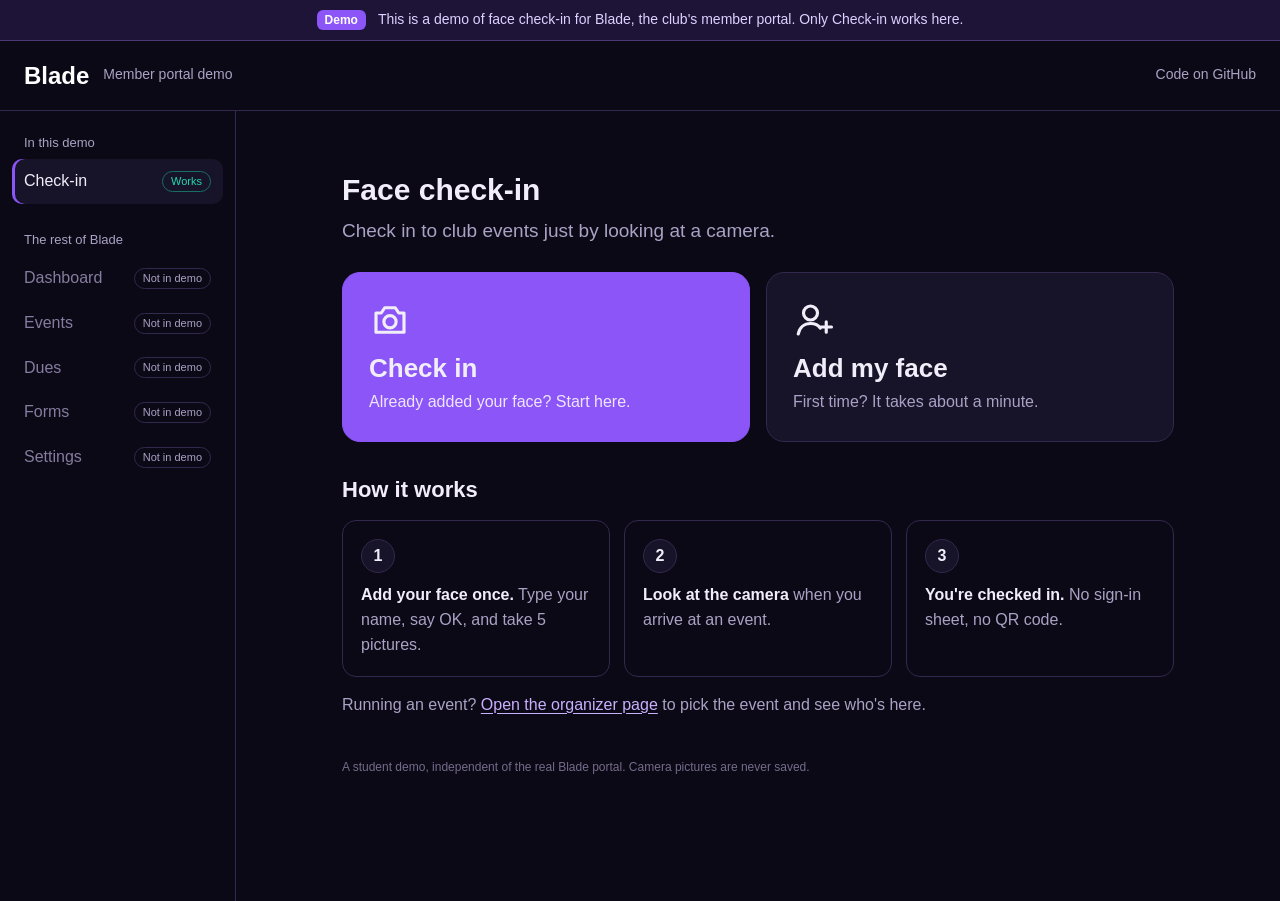
==== commit 6d19344f: "Remove the About page from the homepage The sidebar, banner and check-in page no longer link to it, " ====
--- a/public/index.html
+++ b/public/index.html
@@ -9,7 +9,7 @@
 <body class="home">
 <div class="demo-banner" role="note">
   <strong>Demo</strong>
-  <span>This is a demo of face check-in for Blade, the club's member portal. Only Check-in and About work here.</span>
+  <span>This is a demo of face check-in for Blade, the club's member portal. Only Check-in works here.</span>
 </div>
 <header class="portal-header">
   <a class="brand" href="#checkin">Blade</a>
@@ -22,7 +22,6 @@
     <div class="side-group">
       <p class="side-label">In this demo</p>
       <a class="side-link" href="#checkin" data-view="checkin">Check-in <span class="tag live">Works</span></a>
-      <a class="side-link" href="#about" data-view="about">About</a>
     </div>
     <div class="side-group">
       <p class="side-label">The rest of Blade</p>
@@ -62,68 +61,6 @@
       <p class="muted">Running an event? <a class="text-link" href="/checkin.html#admin">Open the organizer page</a> to pick the event and see who's here.</p>
     </section>
 
-    <!-- About: a short version of the README -->
-    <section id="about" class="panel" hidden>
-      <h1 tabindex="-1">About this demo</h1>
-      <p class="lead">A hackathon project: members add their face once, then check in to club events by looking at a camera. It's built as a feature for Blade, our club's member portal, but it runs on its own with made-up members.</p>
-
-      <h2>How it works</h2>
-      <ol class="pipeline">
-        <li>The check-in screen takes a snapshot from the camera about twice a second.</li>
-        <li>YuNet, OpenCV's face detector, finds each face near the camera.</li>
-        <li>Facenet512, a neural network, turns each face into 512 numbers. The picture is then thrown away.</li>
-        <li>Neon Postgres, with the pgvector extension, finds the closest saved face. If it's close enough (a distance of 0.30 or less), that member is checked in.</li>
-      </ol>
-
-      <h2>Privacy</h2>
-      <ul>
-        <li>Only the numbers are saved, never pictures.</li>
-        <li>Members agree before their face is saved, and can delete it any time.</li>
-        <li data-nightly hidden>This demo deletes everyone's face data every night and goes back to its made-up members.</li>
-      </ul>
-
-      <h2>What we measured</h2>
-      <p>How long the database takes to find the closest face as the club grows. We filled a copy of the database with made-up face data; one index fixed the slowdown.</p>
-      <div class="table-scroll">
-        <table>
-          <thead><tr><th>Members</th><th>Saved face pictures</th><th>Time to find a match</th></tr></thead>
-          <tbody>
-            <tr><td>2,000</td><td>10,000</td><td>916 ms</td></tr>
-            <tr><td>5,000</td><td>25,000</td><td>5,566 ms</td></tr>
-            <tr><td>5,000, with the index</td><td>25,000</td><td>97 ms</td></tr>
-          </tbody>
-        </table>
-      </div>
-      <p>How many faces each detector finds as the light gets dimmer, on 62 sample photos darkened by software (not a real camera yet). The judges said lighting hurt our first version, so we switched detectors.</p>
-      <div class="table-scroll">
-        <table>
-          <thead><tr><th>Light</th><th>Old detector (Haar cascade)</th><th>YuNet</th></tr></thead>
-          <tbody>
-            <tr><td>Normal</td><td>62 of 62</td><td>62 of 62</td></tr>
-            <tr><td>35%</td><td>62 of 62</td><td>62 of 62</td></tr>
-            <tr><td>20%</td><td>48 of 62</td><td>62 of 62</td></tr>
-            <tr><td>12%</td><td>0 of 62</td><td>60 of 62</td></tr>
-          </tbody>
-        </table>
-      </div>
-
-      <h2>Built with</h2>
-      <ul>
-        <li>Flask (Python) on Vercel</li>
-        <li>Neon Postgres with pgvector</li>
-        <li>DeepFace, running YuNet and Facenet512, with model weights from the Hugging Face Hub</li>
-      </ul>
-
-      <h2>Team</h2>
-      <!-- Team: edit names and roles here, and add anyone missing -->
-      <ul class="team">
-        <li><strong>Jace Walker</strong> built the face recognition and the Neon database: the first webcam prototype, the face embeddings, the database design and the load test.</li>
-        <li><strong>Stuart Palmer</strong> brought Blade's front end over from the club's code and trimmed it down for the demo.</li>
-        <li><strong>AI assistance:</strong> moving the app to Vercel, and later features such as this homepage, multi-face check-in and the nightly reset, were written with help from Claude.</li>
-      </ul>
-      <p><a class="text-link" href="https://github.com/jace-walker/Bladeless" rel="noopener">Read the full README on GitHub</a></p>
-    </section>
-
     <!-- The other Blade sections: placeholders, filled in by home.js -->
     <section id="placeholder" class="panel" hidden>
       <h1 tabindex="-1" id="ph-title"></h1>
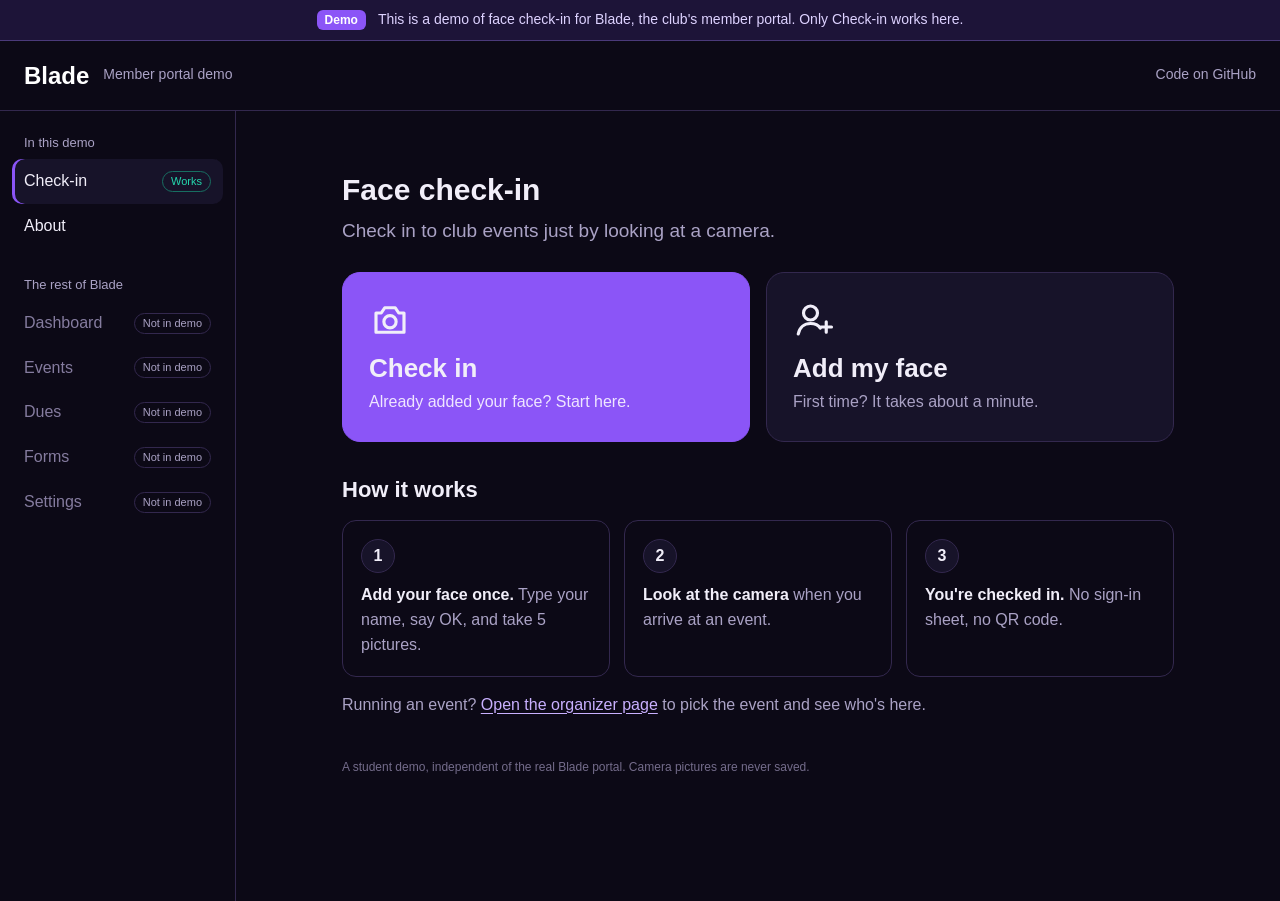
==== commit cefa1967: "Link the About page from the homepage sidebar" ====
--- a/public/index.html
+++ b/public/index.html
@@ -22,6 +22,7 @@
     <div class="side-group">
       <p class="side-label">In this demo</p>
       <a class="side-link" href="#checkin" data-view="checkin">Check-in <span class="tag live">Works</span></a>
+      <a class="side-link" href="/about.html">About</a>
     </div>
     <div class="side-group">
       <p class="side-label">The rest of Blade</p>
